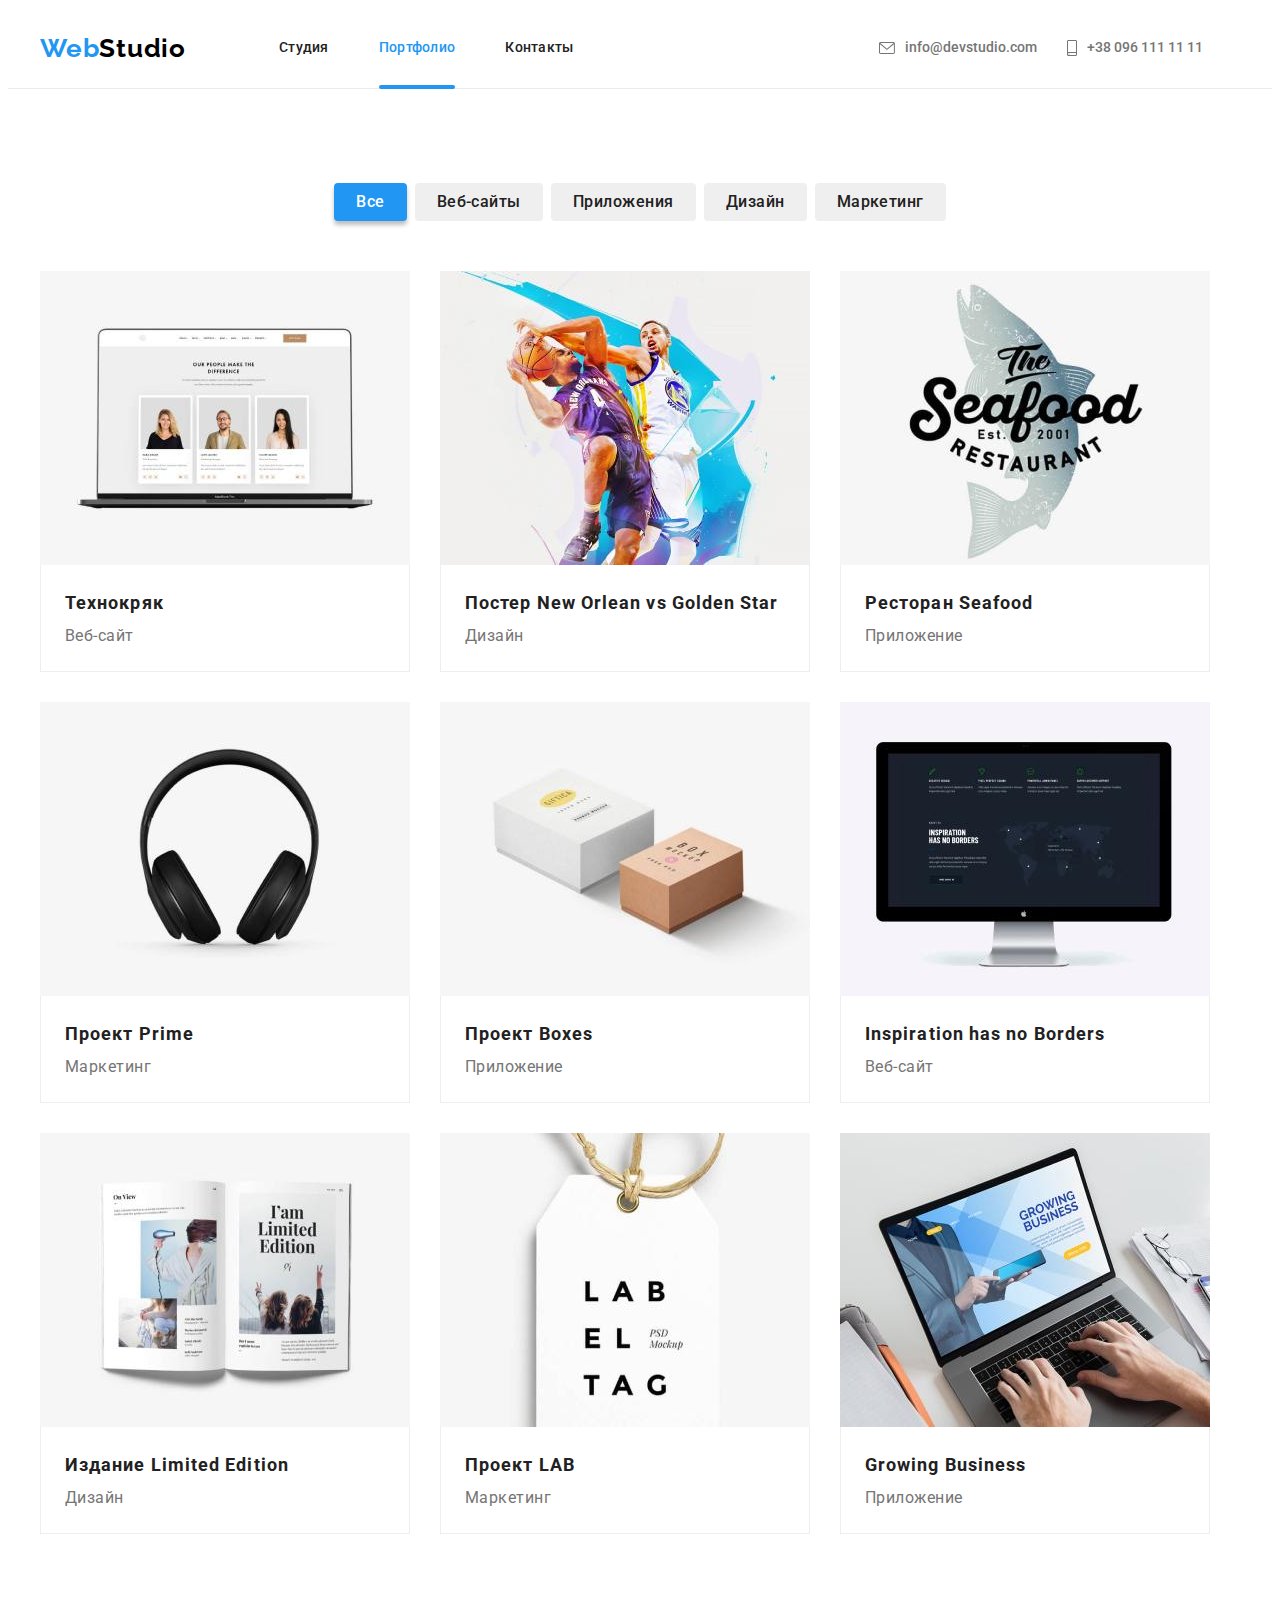
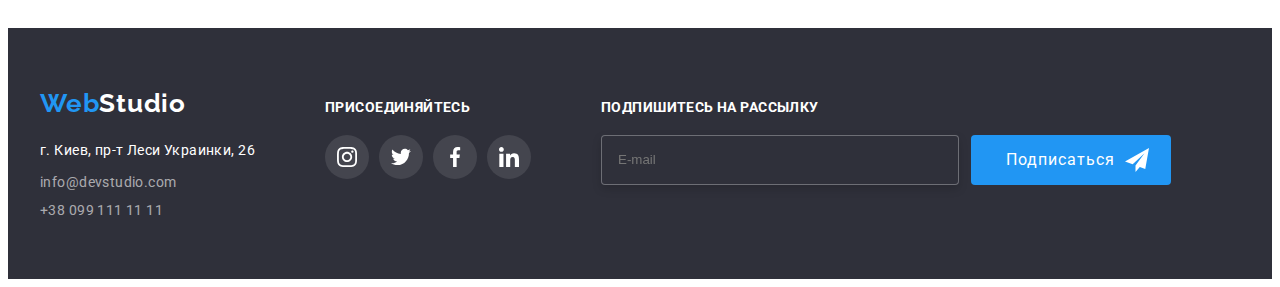
==== portfolio.html @ e12eaacd "intial data" ====
<!DOCTYPE html>
<html lang="ru">
  <head>
    <meta charset="UTF-8" />
    <meta http-equiv="X-UA-Compatible" content="IE=edge" />
    <meta name="viewport" content="width=device-width, initial-scale=1.0" />
    <link rel="preconnect" href="https://fonts.googleapis.com" />
    <link rel="preconnect" href="https://fonts.gstatic.com" crossorigin />
    <link
      href="https://fonts.googleapis.com/css2?family=Raleway:wght@400;500&family=Roboto:wght@400;500;700;900&display=swap"
      rel="stylesheet"
    />
    <link
      rel="stylesheet"
      href="https://cdnjs.cloudflare.com/ajax/libs/modern-normalize/1.1.0/modern-normalize.min.css"
      integrity="sha512-wpPYUAdjBVSE4KJnH1VR1HeZfpl1ub8YT/NKx4PuQ5NmX2tKuGu6U/JRp5y+Y8XG2tV+wKQpNHVUX03MfMFn9Q=="
      crossorigin="anonymous"
      referrerpolicy="no-referrer"
    />
    <link
      rel="stylesheet"
      href="https://cdnjs.cloudflare.com/ajax/libs/animate.css/4.1.1/animate.min.css"
    />
    <link rel="stylesheet" href="./css/main.min.css" />
    <title>Portfolio</title>
  </head>

  <body>
    <!--========================Хедер==========================-->

    <header class="header">
      <div class="container header__container">
        <!--========================Навигация==========================-->

        <nav class="navigation">
          <!--========================Лого==========================-->

          <a
            class="header__logo animate__animated animate__zoomIn"
            href="./index.html"
          >
            Web<span class="header__logo2">Studio</span></a
          >
          <!--========================Меню==========================-->

          <ul class="list menu">
            <li class="menu__item">
              <a class="link menu__link" href="./index.html">Студия</a>
            </li>
            <li class="menu__item">
              <a
                class="link menu__link menu__link--current"
                href="./portfolio.html"
                >Портфолио</a
              >
            </li>
            <li class="menu__item">
              <a class="link menu__link" href="#">Контакты</a>
            </li>
          </ul>
        </nav>
        <!--========================Контакты==========================-->
        <ul class="contacts">
          <li class="contacts__item">
            <a class="link contacts__link" href="mailto:info@devstudio.com">
              <svg class="contacts__icon" width="16px" height="12px">
                <use href="./images/sprite.svg#icon-post"></use>
              </svg>
              info@devstudio.com</a
            >
          </li>
          <li class="contacts__item">
            <a class="link contacts__link" href="tel:+380961111111"
              ><svg class="contacts__icon" width="10px" height="16px">
                <use href="./images/sprite.svg#icon-smartphone"></use>
              </svg>
              +38 096 111 11 11</a
            >
          </li>
        </ul>
      </div>
    </header>
    <!--========================Портфолио==========================-->
    <main>
      <section class="portfolio">
        <div class="container">
          <!--========================Фильтр работ==========================-->
          <h1 class="visually-hidden">Портфолио</h1>

          <ul class="filter">
            <li class="filter__item">
              <button
                class="filter__button, filter__button--active button"
                type="button"
              >
                Все
              </button>
            </li>
            <li class="filter__item">
              <button class="filter__button button" type="button">
                Веб-сайты
              </button>
            </li>
            <li class="filter__item">
              <button class="filter__button button" type="button">
                Приложения
              </button>
            </li>
            <li class="filter__item">
              <button class="filter__button button" type="button">
                Дизайн
              </button>
            </li>
            <li class="filter__item">
              <button class="filter__button button" type="button">
                Маркетинг
              </button>
            </li>
          </ul>

          <!--========================Портфолио==========================-->

          <ul class="portfolio__list">
            <li class="portfolio__item">
              <a href="#" class="portfolio__link">
                <div class="portfolio__link--wrap">
                  <img src="./images/prj1.jpg" alt="Технокряк" />
                  <p class="portfolio__img--text">
                    Технокряк это современная площадка распространения
                    коронавируса. Компании используют эту платформу для
                    цифрового шпионажа и атак на защищённые сервера конкурентов.
                  </p>
                </div>
                <div class="project">
                  <h2 class="project__title">Технокряк</h2>
                  <p class="project__text">Веб-сайт</p>
                </div>
              </a>
            </li>
            <li class="portfolio__item">
              <a href="#" class="portfolio__link">
                <div class="portfolio__link--wrap">
                  <img
                    src="./images/prj2.jpg"
                    width="370"
                    alt="New Orlean vs Golden Star"
                  />
                  <p class="portfolio__img--text">
                    Lorem ipsum dolor sit amet consectetur adipisicing elit.
                    Animi amet similique aspernatur unde sequi sint tenetur
                    exercitationem veritatis iusto, quis quia officiis ab
                    laudantium quae. Perspiciatis rem voluptates vitae incidunt!
                  </p>
                </div>
                <div class="project">
                  <h2 class="project__title">
                    Постер New Orlean vs Golden Star
                  </h2>
                  <p class="project__text">Дизайн</p>
                </div>
              </a>
            </li>
            <li class="portfolio__item">
              <a href="#" class="portfolio__link">
                <div class="portfolio__link--wrap">
                  <img
                    src="./images/prj3.jpg"
                    width="370"
                    alt="Ресторан Seafood"
                  />
                  <p class="portfolio__img--text">
                    Lorem ipsum dolor sit amet consectetur adipisicing elit.
                    Animi amet similique aspernatur unde sequi sint tenetur
                    exercitationem veritatis iusto, quis quia officiis ab
                    laudantium quae. Perspiciatis rem voluptates vitae incidunt!
                  </p>
                </div>
                <div class="project">
                  <h2 class="project__title">Ресторан Seafood</h2>
                  <p class="project__text">Приложение</p>
                </div>
              </a>
            </li>
            <li class="portfolio__item">
              <a href="#" class="portfolio__link">
                <div class="portfolio__link--wrap">
                  <img src="./images/prj4.jpg" width="370" alt="Проект Prime" />
                  <p class="portfolio__img--text">
                    Lorem ipsum dolor sit amet consectetur adipisicing elit.
                    Animi amet similique aspernatur unde sequi sint tenetur
                    exercitationem veritatis iusto, quis quia officiis ab
                    laudantium quae. Perspiciatis rem voluptates vitae incidunt!
                  </p>
                </div>
                <div class="project">
                  <h2 class="project__title">Проект Prime</h2>
                  <p class="project__text">Маркетинг</p>
                </div>
              </a>
            </li>
            <li class="portfolio__item">
              <a href="#" class="portfolio__link">
                <div class="portfolio__link--wrap">
                  <img src="./images/prj5.jpg" width="370" alt="Проект Boxes" />
                  <p class="portfolio__img--text">
                    Lorem ipsum dolor sit amet consectetur adipisicing elit.
                    Animi amet similique aspernatur unde sequi sint tenetur
                    exercitationem veritatis iusto, quis quia officiis ab
                    laudantium quae. Perspiciatis rem voluptates vitae incidunt!
                  </p>
                </div>
                <div class="project">
                  <h2 class="project__title">Проект Boxes</h2>
                  <p class="project__text">Приложение</p>
                </div>
              </a>
            </li>
            <li class="portfolio__item">
              <a href="#" class="portfolio__link">
                <div class="portfolio__link--wrap">
                  <img
                    src="./images/prj6.jpg"
                    width="370"
                    alt="Inspiration has no Borders"
                  />
                  <p class="portfolio__img--text">
                    Lorem ipsum dolor sit amet consectetur adipisicing elit.
                    Animi amet similique aspernatur unde sequi sint tenetur
                    exercitationem veritatis iusto, quis quia officiis ab
                    laudantium quae. Perspiciatis rem voluptates vitae incidunt!
                  </p>
                </div>
                <div class="project">
                  <h2 class="project__title">Inspiration has no Borders</h2>
                  <p class="project__text">Веб-сайт</p>
                </div>
              </a>
            </li>
            <li class="portfolio__item">
              <a href="#" class="portfolio__link">
                <div class="portfolio__link--wrap">
                  <img
                    src="./images/prj7.jpg"
                    width="370"
                    alt="Издание Limited Edition"
                  />
                  <p class="portfolio__img--text">
                    Lorem ipsum dolor sit amet consectetur adipisicing elit.
                    Animi amet similique aspernatur unde sequi sint tenetur
                    exercitationem veritatis iusto, quis quia officiis ab
                    laudantium quae. Perspiciatis rem voluptates vitae incidunt!
                  </p>
                </div>
                <div class="project">
                  <h2 class="project__title">Издание Limited Edition</h2>
                  <p class="project__text">Дизайн</p>
                </div>
              </a>
            </li>
            <li class="portfolio__item">
              <a href="#" class="portfolio__link">
                <div class="portfolio__link--wrap">
                  <img src="./images/prj8.jpg" width="370" alt="Проект LAB" />
                  <p class="portfolio__img--text">
                    Lorem ipsum dolor sit amet consectetur adipisicing elit.
                    Animi amet similique aspernatur unde sequi sint tenetur
                    exercitationem veritatis iusto, quis quia officiis ab
                    laudantium quae. Perspiciatis rem voluptates vitae incidunt!
                  </p>
                </div>
                <div class="project">
                  <h2 class="project__title">Проект LAB</h2>
                  <p class="project__text">Маркетинг</p>
                </div>
              </a>
            </li>
            <li class="portfolio__item">
              <a href="#" class="portfolio__link">
                <div class="portfolio__link--wrap">
                  <img
                    src="./images/prj9.jpg"
                    width="370"
                    alt="Growing Business"
                  />
                  <p class="portfolio__img--text">
                    Lorem ipsum dolor sit amet consectetur adipisicing elit.
                    Animi amet similique aspernatur unde sequi sint tenetur
                    exercitationem veritatis iusto, quis quia officiis ab
                    laudantium quae. Perspiciatis rem voluptates vitae incidunt!
                  </p>
                </div>
                <div class="project">
                  <h2 class="project__title">Growing Business</h2>
                  <p class="project__text">Приложение</p>
                </div>
              </a>
            </li>
          </ul>
        </div>
      </section>
    </main>
    <!--========================Футер==========================-->

    <footer class="footer">
      <div class="container footer__container">
        <div class="info">
          <a class="info__logo" href="./index.html">
            Web<span class="info__logo--part2">Studio</span></a
          >
          <address>
            <p class="info__adress">г. Киев, пр-т Леси Украинки, 26</p>
            <ul>
              <li class="info__item">
                <a class="info__mailtel" href="mailto:info@example.com"
                  >info@devstudio.com</a
                >
              </li>
              <li class="info__item">
                <a class="info__mailtel" href="tel:+380991111111"
                  >+38 099 111 11 11</a
                >
              </li>
            </ul>
          </address>
        </div>

        <!--========================Присоединяйтесь==========================-->

        <div class="join">
          <p class="join__title">присоединяйтесь</p>
          <ul class="join__list">
            <li class="join__item">
              <a href="#" class="social__link join__link">
                <svg class="join__icon">
                  <use href="./images/sprite.svg#icon-instagram"></use>
                </svg>
              </a>
            </li>
            <li class="join__item">
              <a href="#" class="social__link join__link">
                <svg class="join__icon">
                  <use href="./images/sprite.svg#icon-twitter"></use>
                </svg>
              </a>
            </li>
            <li class="join__item">
              <a href="#" class="social__link join__link">
                <svg class="join__icon">
                  <use href="./images/sprite.svg#icon-facebook"></use>
                </svg>
              </a>
            </li>
            <li class="join__item">
              <a href="#" class="social__link join__link">
                <svg class="join__icon">
                  <use href="./images/sprite.svg#icon-linkedin"></use>
                </svg>
              </a>
            </li>
          </ul>
        </div>

        <!--========================Рассылка==========================-->
        <div class="mailing">
          <p class="mailing__title">Подпишитесь на рассылку</p>
          <div class="mailing__forms">
            <label for="mailing">
              <input
                class="mailing__sending"
                id="mailing"
                type="email"
                name="mailing"
                placeholder="E-mail"
              />
            </label>
            <button class="mailing__button" type="submit">
              <span class="mailing__button--text">Подписаться</span>
              <svg class="mailing__button--icon">
                <use href="./images/sprite.svg#icon-send"></use>
              </svg>
            </button>
          </div>
        </div>
      </div>
    </footer>
  </body>
</html>
---- css/main.min.css ----
:root{--fist-text-color: #2196f3;--second-text-color: #212121;--third-text-color: #ffffff;--general-text-color: #757575;--footer-nav-text-color: rgba(255, 255, 255, 0.6);--fifth-color: #000000;--first-background-color: #c4c4c4;--second-background-color: #2f303a;--team-background-color: #f5f4fa;--head-button-hover-backgr: #188ce8;--icon-text-color: #afb1b8;--footer-second-bgc: rgba(255, 255, 255, 0.1);--work-bg-color: rgba(47, 48, 58, 0.8);--delay-time: 250ms;--cubic-1: cubic-bezier(0.4, 0, 0.2, 1)}.visually-hidden{position:absolute !important;clip:rect(1px 1px 1px 1px);clip:rect(1px, 1px, 1px, 1px);padding:0 !important;border:0 !important;height:1px !important;width:1px !important;overflow:hidden}body{font-family:"Roboto", sans-serif;background-color:var(--third-text-color)}p,h1,h2,h3,h4,h5,h6{margin:0}ul{margin:0;padding:0;list-style-type:none}li{margin:0;padding:0;list-style-type:none}button{font-family:"Roboto", sans-serif;cursor:pointer;border:none;border-radius:4px}a{text-decoration:none;color:inherit}link{text-decoration:none}img{display:block;max-width:100%;height:auto}.list{list-style:none}.container{width:1200px;padding-left:15px;padding-right:15px;margin-top:0;margin-right:auto;margin-bottom:0;margin-left:auto}.header__logo{display:block;margin-right:93px;padding-top:24px;padding-bottom:24px;font-family:Raleway;font-weight:700;font-size:26px;line-height:1.19;letter-spacing:0.03em;color:var(--fist-text-color)}.header__logo2{color:var(--fifth-color)}.info__logo{display:block;margin-bottom:20px;font-family:Raleway;font-weight:700;font-size:26px;line-height:1.19;letter-spacing:0.03em;color:var(--fist-text-color)}.info__logo--part2{color:var(--third-text-color)}.modal__button{border:1px solid #999999;background-color:transparent;width:30px;height:30px;border-radius:50%;position:absolute;top:10px;right:10px;display:flex;align-items:center;justify-content:center;transition:color var(--delay-time) var(--cubic-1)}.modal__button:hover,.modal__button:focus{color:var(--fist-text-color);transition:color var(--delay-time) var(--cubic-1)}.backdrop{width:100vw;height:100vh;background-color:rgba(0,0,0,0.2);box-shadow:0px 4px 4px rgba(0,0,0,0.25);position:fixed;top:0;transition:opacity var(--delay-time) var(--cubic-1),visibility var(--delay-time) var(--cubic-1)}.backdrop.is-hidden{opacity:0;pointer-events:none}.modal{position:absolute;width:528px;min-height:584px;padding:40px;background-color:var(--third-text-color);box-shadow:0px 1px 3px rgba(0,0,0,0.12),0px 1px 1px rgba(0,0,0,0.14),0px 2px 1px rgba(0,0,0,0.2);border-radius:4px;top:50%;left:50%;transform:translate(-50%, -50%) rotate(0deg);transition:transform var(--delay-time) var(--cubic-1)}.backdrop.is-hidden .modal{transform:rotate(-20deg);transition:transform var(--delay-time) var(--cubic-1)}.modal__close--icon{fill:currentColor}.modal__form{display:flex;flex-direction:column}.modal__form--head{margin-bottom:12px;font-size:20px;font-weight:700;line-height:23px;text-align:center;letter-spacing:0.03em;color:var(--second-text-color)}.modal__form--field{font-size:12px;font-weight:400;line-height:14px;letter-spacing:0.1em;color:var(--general-text-color)}.modal__form--field.margin{margin-bottom:10px}.modal__form--field.margin--2{margin-bottom:20px}.modal__form--wraper{display:block;position:relative;margin-top:4px}.modal__form--input{width:100%;height:40px;padding-left:42px;border:1px solid rgba(33,33,33,0.2);border-radius:4px;transition:border-color var(--delay-time) var(--cubic-1)}.modal__form--input:focus{outline:none;border-color:var(--fist-text-color);transition:border-color var(--delay-time) var(--cubic-1)}.modal__form--icon{position:absolute;display:block;top:50%;left:12px;width:18px;height:18px;transform:translateY(-50%);transition:fill var(--delay-time) var(--cubic-1)}.modal__form--icon:focus+.modal__form--icon{fill:var(--fist-text-color);transition:fill var(--delay-time) var(--cubic-1)}.modal__form--message{width:100%;height:120px;margin-top:4px;padding:12px 16px;border:1px solid rgba(33,33,33,0.2);border-radius:4px;resize:none;transition:border-color var(--delay-time) var(--cubic-1)}.modal__form--message:focus{outline:none;border-color:var(--fist-text-color);transition:border-color var(--delay-time) var(--cubic-1)}.modal__form--message::placeholder{color:rgba(117,117,117,0.5)}.modal__form--accept{display:flex;align-items:center;justify-content:center;font-size:14px;line-height:1.71;letter-spacing:0.03em;margin-bottom:30px;color:var(--general-text-color)}.modal__form--accept::before{display:block;margin-right:8px;content:"";width:16px;height:15px;border:1px solid var(--second-text-color);cursor:pointer;border-radius:2px}.modal__form--checkbox:checked+.modal__form--accept::before{background-color:var(--fist-text-color);box-shadow:inset 0px 4px 4px rgba(0,0,0,0.25);background-image:url(../images/Vector.svg);background-repeat:no-repeat;background-size:cover;background-position:center;border-radius:2px;border:1px solid var(--fist-text-color)}.modal__form--checkbox:checked+.modal__form--accept::before:focus+.modal__form--accept::before{outline:2px solid var(--second-background-color)}.modal__form--acceptlink:hover,.modal__form--acceptlink:focus{color:var(--fist-text-color);text-decoration-line:underline}.modal__form--sendbutton{display:inline-flex;align-items:center;text-align:center;justify-content:center;align-self:center;width:200px;height:50px;background-color:var(--fist-text-color);color:var(--third-text-color);font-size:16px;line-height:1.87;letter-spacing:0.06em}.social{display:flex;justify-content:center}.social__item{width:44px;height:44px;margin-right:10px}.social__item:last-child{margin-right:0px}.social__link{width:100%;height:100%;border-radius:50%;background-color:var(--third-text-color);display:flex;align-items:center;justify-content:center;transition:background-color var(--delay-time) var(--cubic-1)}.social__link:hover,.social__link:focus{background-color:var(--fist-text-color);transition:background-color var(--delay-time) var(--cubic-1)}.social__link:hover .social__icon,.social__link:focus .social__icon{fill:var(--third-text-color);transition:fill var(--delay-time) var(--cubic-1)}.social__icon{width:20px;height:20px;fill:var(--icon-text-color);transition:fill var(--delay-time) var(--cubic-1)}.join{margin-right:70px}.join__title{margin-bottom:20px;font-weight:700;font-size:14px;line-height:calc(16 / 14);letter-spacing:0.03em;text-transform:uppercase;color:var(--third-text-color)}.join__list{display:flex}.join__item{width:44px;height:44px;margin-right:10px}.join__item:last-child{margin-right:0px}.join__link{background-color:var(--footer-second-bgc);width:100%;height:100%;border-radius:50%;display:flex;align-items:center;justify-content:center}.join__link:hover,.join__link:focus{background-color:var(--fist-text-color);transition:background-color var(--delay-time) var(--cubic-1)}.join__icon{width:20px;height:20px;fill:var(--third-text-color);transition:background-color var(--delay-time) var(--cubic-1)}.mailing{margin-right:auto}.mailing__title{margin:0 0 20px 0;font-weight:700;font-size:14px;line-height:calc(16 / 14);letter-spacing:0.03em;text-transform:uppercase;color:var(--third-text-color)}.mailing__forms{display:flex;align-items:center;justify-content:center}.mailing__sending{display:flex;height:50px;width:358px;padding:15px 0 15px 16px;margin-right:12px;border:1px solid rgba(255,255,255,0.3);box-sizing:border-box;filter:drop-shadow(0px 4px 4px rgba(0,0,0,0.15));border-radius:4px;color:var(--first-background-color);background-color:var(--second-background-color)}.mailing__button{display:flex;height:50px;width:200px;display:flex;align-items:center;text-align:center;color:#ffffff;background-color:var(--fist-text-color)}.mailing__button--text{padding:10px 10px 10px 29px;font-size:16px;line-height:1, 87;letter-spacing:0.06em}.mailing__button--icon{height:24px;width:24px}.header{background-color:var(--third-text-color);border-bottom:1px solid;color:#ececec}.header__container{display:flex;align-items:center}.navigation{display:flex;align-items:center;margin-right:305px}.menu{display:flex}.menu__item:not(:last-child){margin-right:50px}.menu__link{display:block;position:relative;padding-top:32px;padding-bottom:32px;font-weight:500;font-size:14px;line-height:1.14;letter-spacing:0.02em;color:var(--second-text-color);transition:color var(--delay-time) var(--cubic-1)}.menu__link:hover,.menu__link:focus{color:var(--fist-text-color);transition:color var(--delay-time) var(--cubic-1)}.menu__link--current{display:block;font-weight:500;font-size:14px;line-height:1.14;letter-spacing:0.02em;color:var(--fist-text-color)}.menu__link--current::after{content:"";position:absolute;left:0;bottom:-1px;display:block;width:100%;height:4px;border-radius:2px;background-color:var(--fist-text-color);transform:scaleX(1)}.contacts{display:flex;align-items:center;font-weight:500;font-size:14px;line-height:1.71px;color:var(--general-text-color)}.contacts__item:not(:last-child){margin-right:30px}.contacts__link{display:flex;align-items:center;padding-top:32px;padding-bottom:32px;transition:color var(--delay-time) var(--cubic-1)}.contacts__link:hover,.contacts__link:focus{transition:color var(--delay-time) var(--cubic-1);color:var(--fist-text-color)}.contacts__link:hover .contacts__icon,.contacts__link:focus .contacts__icon{fill:var(--fist-text-color);transition:fill var(--delay-time) var(--cubic-1)}.contacts__icon{margin-right:10px;fill:var(--general-text-color);transition:fill var(--delay-time) var(--cubic-1)}.hero{max-width:1600px;height:600px;padding:200px 0;text-align:center;margin-top:0;margin-right:auto;margin-bottom:0;margin-left:auto;background-color:var(--first-background-color);background-image:linear-gradient(rgba(47,48,58,0.4), rgba(47,48,58,0.4)),url(../images/hero-bg.jpg);background-repeat:no-repeat;background-size:cover;background-position:center}.hero__banner{width:696px;margin:0 auto;margin-bottom:30px;text-align:center;text-transform:uppercase;color:var(--third-text-color);font-weight:900;font-size:44px;line-height:1.36;letter-spacing:0.06em}.hero__button{display:inline-flex;align-items:center;padding-top:10px;padding-right:32px;padding-bottom:10px;padding-left:32px;background-color:var(--fist-text-color);color:var(--third-text-color);font-weight:700;font-size:16px;line-height:1.8;letter-spacing:0.06em;font-family:inherit;transition:background-color var(--delay-time) var(--cubic-1)}.hero__button:hover,.hero__button:focus{background-color:var(--head-button-hover-backgr);transition:background-color var(--delay-time) var(--cubic-1)}.skills{padding-top:94px;padding-bottom:94px}.skills__list{display:flex}.skills__item{width:270px}.skills__item:not(:last-child){margin-right:30px}.skills__icon--wrap{display:flex;min-height:120px;justify-content:center;align-items:center;margin-bottom:30px;border-radius:4px;background-color:var(--team-background-color)}.skills__icon{width:70px;height:70px}.skills__title{text-transform:uppercase;margin-bottom:10px;color:var(--second-text-color);font-weight:700;font-size:17px;line-height:1.14;letter-spacing:0.03em}.skills__info{color:var(--general-text-color);font-weight:400;font-size:14px;line-height:1.71;letter-spacing:0.03em}.work{padding-bottom:94px}.work__header{color:var(--second-text-color);margin-bottom:50px;text-align:center;font-weight:bold;font-size:36px;line-height:1.17;letter-spacing:0.03em}.work__list{display:flex}.work__item{margin-right:30px;width:370px;position:relative}.work__item:nth-child(3n){margin-right:0}.work__text--wrap{display:flex;width:100%;height:70px;justify-content:center;align-items:center;position:absolute;bottom:0;background-color:var(--work-bg-color)}.work__text{font-size:14px;line-height:1.14;font-weight:700;text-transform:uppercase;letter-spacing:0.03em;color:var(--third-text-color)}.team{padding-top:94px;padding-bottom:94px;background-color:var(--team-background-color)}.team__header{margin-bottom:50px;text-align:center;font-weight:700;font-size:36px;line-height:1.17;letter-spacing:0.03em}.team__list{display:flex}.team__item{flex-basis:calc((100%- (3 * 30px)) / 4);background-color:var(--third-text-color);border-radius:0px 0px 4px 4px;box-shadow:0px 1px 3px rgba(0,0,0,0.12),0px 1px 1px rgba(0,0,0,0.14),0px 2px 1px rgba(0,0,0,0.2)}.team__item:not(:last-child){margin-right:30px}.team__text{padding-top:30px;padding-bottom:30px;text-align:center}.team__name{margin-bottom:10px;font-weight:500;font-size:16px;line-height:1.19;letter-spacing:0.03em}.team__position{font-size:16px;line-height:1.19;letter-spacing:0.03em;color:var(--general-text-color);margin-bottom:16px}.clients{padding-top:94px;padding-bottom:94px}.clients__title{margin-bottom:50px;font-weight:700;font-size:36px;text-align:center;letter-spacing:0.03em;color:var(--second-text-color)}.clients__list{display:flex;margin-right:-30px;flex-wrap:wrap}.clients__item{flex-basis:calc(100% / 6 - 30px);width:170px;height:92px;margin-right:30px}.clients__link{display:flex;width:100%;height:100%;border:1px solid var(--icon-text-color);border-radius:4px;justify-content:center;align-items:center;transition:border-color var(--delay-time) var(--cubic-1)}.clients__link:hover,.clients__link:focus{border-color:var(--fist-text-color);transition:border-color var(--delay-time) var(--cubic-1)}.clients__link:hover .clients__icon,.clients__link:focus .clients__icon{fill:var(--fist-text-color);transition:fill var(--delay-time) var(--cubic-1)}.clients__icon{width:106px;height:60px;fill:var(--icon-text-color);transition:fill var(--delay-time) var(--cubic-1)}.portfolio{padding-top:94px;padding-bottom:94px}.filter{display:flex;margin:auto;justify-content:center;margin-bottom:50px}.filter .filter__item+.filter__item{margin-left:8px}.filter__button--active{padding:6px 22px;background-color:var(--fist-text-color);color:var(--third-text-color);font-weight:500;font-size:16px;line-height:1.63;letter-spacing:0.03em;box-shadow:0px 4px 4px rgba(0,0,0,0.25)}.filter__button{padding:6px 22px;font-weight:500;font-size:16px;line-height:1.63;letter-spacing:0.03em;color:var(--second-text-color);transition:color var(--delay-time) var(--cubic-1),background-color var(--delay-time) var(--cubic-1),box-shadow var(--delay-time) var(--cubic-1)}.filter__button:hover,.filter__button:focus{color:var(--third-text-color);background-color:var(--fist-text-color);box-shadow:0px 4px 4px rgba(0,0,0,0.25);transition:color var(--delay-time) var(--cubic-1),background-color var(--delay-time) var(--cubic-1),box-shadow var(--delay-time) var(--cubic-1)}.portfolio__list{display:flex;flex-wrap:wrap;margin-top:-30px;margin-left:-30px}.portfolio__item{width:370px;margin-top:30px;margin-left:30px;cursor:pointer;background-color:var(--third-text-color);box-sizing:border-box;transition:box-shadow var(--delay-time) var(--cubic-1)}.portfolio__item:hover,.portfolio__item:focus{box-shadow:0px 4px 4px rgba(0,0,0,0.25);transition:box-shadow var(--delay-time) var(--cubic-1)}.portfolio__link{display:block;transition:box-shadow var(--delay-time) var(--cubic-1)}.portfolio__link:hover,.portfolio__link:focus{box-shadow:0px 1px 1px rgba(0,0,0,0.12),0px 4px 4px rgba(0,0,0,0.06),1px 4px 6px rgba(0,0,0,0.16);transition:box-shadow var(--delay-time) var(--cubic-1)}.portfolio__link:hover .portfolio__img--text,.portfolio__link:focus .portfolio__img--text{transform:translateY(-100%);transition:transform var(--delay-time) var(--cubic-1)}.portfolio__img--text{padding:63px 24px;width:100%;height:100%;position:absolute;top:100%;left:0%;font-size:18px;line-height:1.56;letter-spacing:0.03em;color:var(--third-text-color);background-color:rgba(33,150,243,0.9);transition:transform var(--delay-time) var(--cubic-1)}.portfolio__link--wrap{position:relative;overflow:hidden}.project{padding-top:20px;padding-right:24px;padding-bottom:20px;padding-left:24px;text-align:left;border:1px solid #eeeeee;border-top:0}.project__title{color:var(--second-text-color);font-weight:700;font-size:18px;line-height:2;letter-spacing:0.06em}.project__text{color:var(--general-text-color);font-weight:400;font-size:16px;line-height:1.87;letter-spacing:0.03em}.footer{padding-top:60px;padding-bottom:60px;background-color:var(--second-background-color);margin-left:auto;margin-right:auto}.footer__container{display:flex;align-items:baseline}.info{margin-right:70px}.info__adress{margin-bottom:9px;font-style:normal;font-weight:400;font-size:14px;line-height:1.71;letter-spacing:0.03em;color:var(--third-text-color)}.info__item:not(:last-child){margin-bottom:9px}.info__mailtel{font-style:normal;font-weight:400;font-size:14px;line-height:1.71px;letter-spacing:0.03em;color:var(--footer-nav-text-color);transition:color var(--delay-time) var(--cubic-1)}.info__mailtel:hover,.info__mailtel:focus{color:var(--fist-text-color);transition:color var(--delay-time) var(--cubic-1)}
/*# sourceMappingURL=main.min.css.map */
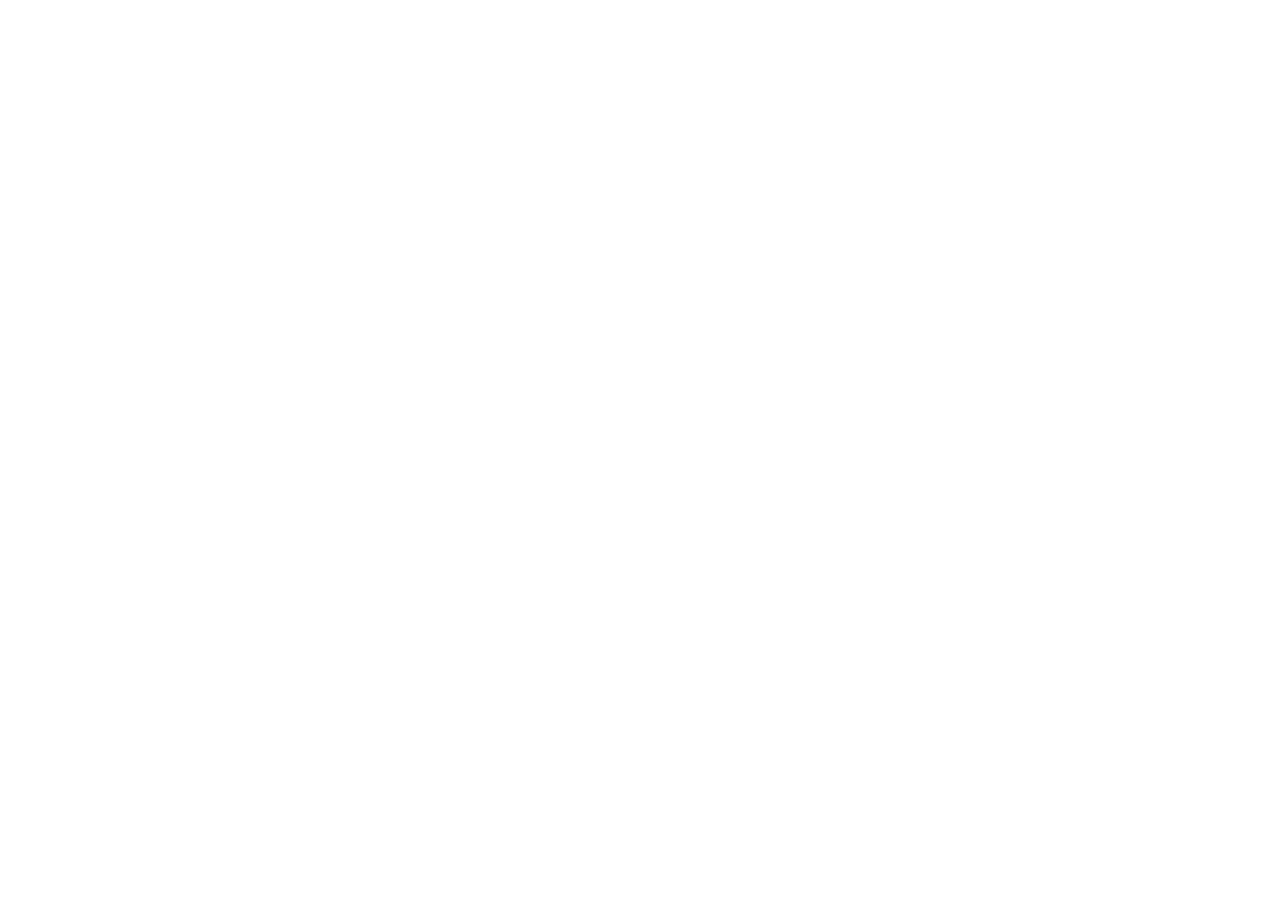
==== commit 6c0d9934: "header" ====
--- a/portfolio.html
+++ b/portfolio.html
@@ -28,22 +28,22 @@
   <body>
     <!--========================Хедер==========================-->
 
-    <header class="header">
-      <div class="container header__container">
-        <!--========================Навигация==========================-->
-
-        <nav class="navigation">
-          <!--========================Лого==========================-->
-
-          <a
+    <!-- <header class="header">
+      <div class="container header__container"> -->
+    <!--========================Навигация==========================-->
+
+    <!-- <nav class="navigation"> -->
+    <!--========================Лого==========================-->
+
+    <!-- <a
             class="header__logo animate__animated animate__zoomIn"
             href="./index.html"
           >
             Web<span class="header__logo2">Studio</span></a
-          >
-          <!--========================Меню==========================-->
-
-          <ul class="list menu">
+          > -->
+    <!--========================Меню==========================-->
+
+    <!-- <ul class="list menu">
             <li class="menu__item">
               <a class="link menu__link" href="./index.html">Студия</a>
             </li>
@@ -58,9 +58,9 @@
               <a class="link menu__link" href="#">Контакты</a>
             </li>
           </ul>
-        </nav>
-        <!--========================Контакты==========================-->
-        <ul class="contacts">
+        </nav> -->
+    <!--========================Контакты==========================-->
+    <!-- <ul class="contacts">
           <li class="contacts__item">
             <a class="link contacts__link" href="mailto:info@devstudio.com">
               <svg class="contacts__icon" width="16px" height="12px">
@@ -79,13 +79,13 @@
           </li>
         </ul>
       </div>
-    </header>
+    </header> -->
     <!--========================Портфолио==========================-->
-    <main>
+    <!-- <main>
       <section class="portfolio">
-        <div class="container">
-          <!--========================Фильтр работ==========================-->
-          <h1 class="visually-hidden">Портфолио</h1>
+        <div class="container"> -->
+    <!--========================Фильтр работ==========================-->
+    <!-- <h1 class="visually-hidden">Портфолио</h1>
 
           <ul class="filter">
             <li class="filter__item">
@@ -116,11 +116,11 @@
                 Маркетинг
               </button>
             </li>
-          </ul>
-
-          <!--========================Портфолио==========================-->
-
-          <ul class="portfolio__list">
+          </ul> -->
+
+    <!--========================Портфолио==========================-->
+
+    <!-- <ul class="portfolio__list">
             <li class="portfolio__item">
               <a href="#" class="portfolio__link">
                 <div class="portfolio__link--wrap">
@@ -298,10 +298,10 @@
           </ul>
         </div>
       </section>
-    </main>
+    </main> -->
     <!--========================Футер==========================-->
 
-    <footer class="footer">
+    <!-- <footer class="footer">
       <div class="container footer__container">
         <div class="info">
           <a class="info__logo" href="./index.html">
@@ -322,11 +322,11 @@
               </li>
             </ul>
           </address>
-        </div>
-
-        <!--========================Присоединяйтесь==========================-->
-
-        <div class="join">
+        </div> -->
+
+    <!--========================Присоединяйтесь==========================-->
+
+    <!-- <div class="join">
           <p class="join__title">присоединяйтесь</p>
           <ul class="join__list">
             <li class="join__item">
@@ -358,10 +358,10 @@
               </a>
             </li>
           </ul>
-        </div>
-
-        <!--========================Рассылка==========================-->
-        <div class="mailing">
+        </div> -->
+
+    <!--========================Рассылка==========================-->
+    <!-- <div class="mailing">
           <p class="mailing__title">Подпишитесь на рассылку</p>
           <div class="mailing__forms">
             <label for="mailing">
@@ -384,4 +384,6 @@
       </div>
     </footer>
   </body>
+</html> -->
+  </body>
 </html>
--- a/css/main.min.css
+++ b/css/main.min.css
@@ -1,2 +1,2 @@
-:root{--fist-text-color: #2196f3;--second-text-color: #212121;--third-text-color: #ffffff;--general-text-color: #757575;--footer-nav-text-color: rgba(255, 255, 255, 0.6);--fifth-color: #000000;--first-background-color: #c4c4c4;--second-background-color: #2f303a;--team-background-color: #f5f4fa;--head-button-hover-backgr: #188ce8;--icon-text-color: #afb1b8;--footer-second-bgc: rgba(255, 255, 255, 0.1);--work-bg-color: rgba(47, 48, 58, 0.8);--delay-time: 250ms;--cubic-1: cubic-bezier(0.4, 0, 0.2, 1)}.visually-hidden{position:absolute !important;clip:rect(1px 1px 1px 1px);clip:rect(1px, 1px, 1px, 1px);padding:0 !important;border:0 !important;height:1px !important;width:1px !important;overflow:hidden}body{font-family:"Roboto", sans-serif;background-color:var(--third-text-color)}p,h1,h2,h3,h4,h5,h6{margin:0}ul{margin:0;padding:0;list-style-type:none}li{margin:0;padding:0;list-style-type:none}button{font-family:"Roboto", sans-serif;cursor:pointer;border:none;border-radius:4px}a{text-decoration:none;color:inherit}link{text-decoration:none}img{display:block;max-width:100%;height:auto}.list{list-style:none}.container{width:1200px;padding-left:15px;padding-right:15px;margin-top:0;margin-right:auto;margin-bottom:0;margin-left:auto}.header__logo{display:block;margin-right:93px;padding-top:24px;padding-bottom:24px;font-family:Raleway;font-weight:700;font-size:26px;line-height:1.19;letter-spacing:0.03em;color:var(--fist-text-color)}.header__logo2{color:var(--fifth-color)}.info__logo{display:block;margin-bottom:20px;font-family:Raleway;font-weight:700;font-size:26px;line-height:1.19;letter-spacing:0.03em;color:var(--fist-text-color)}.info__logo--part2{color:var(--third-text-color)}.modal__button{border:1px solid #999999;background-color:transparent;width:30px;height:30px;border-radius:50%;position:absolute;top:10px;right:10px;display:flex;align-items:center;justify-content:center;transition:color var(--delay-time) var(--cubic-1)}.modal__button:hover,.modal__button:focus{color:var(--fist-text-color);transition:color var(--delay-time) var(--cubic-1)}.backdrop{width:100vw;height:100vh;background-color:rgba(0,0,0,0.2);box-shadow:0px 4px 4px rgba(0,0,0,0.25);position:fixed;top:0;transition:opacity var(--delay-time) var(--cubic-1),visibility var(--delay-time) var(--cubic-1)}.backdrop.is-hidden{opacity:0;pointer-events:none}.modal{position:absolute;width:528px;min-height:584px;padding:40px;background-color:var(--third-text-color);box-shadow:0px 1px 3px rgba(0,0,0,0.12),0px 1px 1px rgba(0,0,0,0.14),0px 2px 1px rgba(0,0,0,0.2);border-radius:4px;top:50%;left:50%;transform:translate(-50%, -50%) rotate(0deg);transition:transform var(--delay-time) var(--cubic-1)}.backdrop.is-hidden .modal{transform:rotate(-20deg);transition:transform var(--delay-time) var(--cubic-1)}.modal__close--icon{fill:currentColor}.modal__form{display:flex;flex-direction:column}.modal__form--head{margin-bottom:12px;font-size:20px;font-weight:700;line-height:23px;text-align:center;letter-spacing:0.03em;color:var(--second-text-color)}.modal__form--field{font-size:12px;font-weight:400;line-height:14px;letter-spacing:0.1em;color:var(--general-text-color)}.modal__form--field.margin{margin-bottom:10px}.modal__form--field.margin--2{margin-bottom:20px}.modal__form--wraper{display:block;position:relative;margin-top:4px}.modal__form--input{width:100%;height:40px;padding-left:42px;border:1px solid rgba(33,33,33,0.2);border-radius:4px;transition:border-color var(--delay-time) var(--cubic-1)}.modal__form--input:focus{outline:none;border-color:var(--fist-text-color);transition:border-color var(--delay-time) var(--cubic-1)}.modal__form--icon{position:absolute;display:block;top:50%;left:12px;width:18px;height:18px;transform:translateY(-50%);transition:fill var(--delay-time) var(--cubic-1)}.modal__form--icon:focus+.modal__form--icon{fill:var(--fist-text-color);transition:fill var(--delay-time) var(--cubic-1)}.modal__form--message{width:100%;height:120px;margin-top:4px;padding:12px 16px;border:1px solid rgba(33,33,33,0.2);border-radius:4px;resize:none;transition:border-color var(--delay-time) var(--cubic-1)}.modal__form--message:focus{outline:none;border-color:var(--fist-text-color);transition:border-color var(--delay-time) var(--cubic-1)}.modal__form--message::placeholder{color:rgba(117,117,117,0.5)}.modal__form--accept{display:flex;align-items:center;justify-content:center;font-size:14px;line-height:1.71;letter-spacing:0.03em;margin-bottom:30px;color:var(--general-text-color)}.modal__form--accept::before{display:block;margin-right:8px;content:"";width:16px;height:15px;border:1px solid var(--second-text-color);cursor:pointer;border-radius:2px}.modal__form--checkbox:checked+.modal__form--accept::before{background-color:var(--fist-text-color);box-shadow:inset 0px 4px 4px rgba(0,0,0,0.25);background-image:url(../images/Vector.svg);background-repeat:no-repeat;background-size:cover;background-position:center;border-radius:2px;border:1px solid var(--fist-text-color)}.modal__form--checkbox:checked+.modal__form--accept::before:focus+.modal__form--accept::before{outline:2px solid var(--second-background-color)}.modal__form--acceptlink:hover,.modal__form--acceptlink:focus{color:var(--fist-text-color);text-decoration-line:underline}.modal__form--sendbutton{display:inline-flex;align-items:center;text-align:center;justify-content:center;align-self:center;width:200px;height:50px;background-color:var(--fist-text-color);color:var(--third-text-color);font-size:16px;line-height:1.87;letter-spacing:0.06em}.social{display:flex;justify-content:center}.social__item{width:44px;height:44px;margin-right:10px}.social__item:last-child{margin-right:0px}.social__link{width:100%;height:100%;border-radius:50%;background-color:var(--third-text-color);display:flex;align-items:center;justify-content:center;transition:background-color var(--delay-time) var(--cubic-1)}.social__link:hover,.social__link:focus{background-color:var(--fist-text-color);transition:background-color var(--delay-time) var(--cubic-1)}.social__link:hover .social__icon,.social__link:focus .social__icon{fill:var(--third-text-color);transition:fill var(--delay-time) var(--cubic-1)}.social__icon{width:20px;height:20px;fill:var(--icon-text-color);transition:fill var(--delay-time) var(--cubic-1)}.join{margin-right:70px}.join__title{margin-bottom:20px;font-weight:700;font-size:14px;line-height:calc(16 / 14);letter-spacing:0.03em;text-transform:uppercase;color:var(--third-text-color)}.join__list{display:flex}.join__item{width:44px;height:44px;margin-right:10px}.join__item:last-child{margin-right:0px}.join__link{background-color:var(--footer-second-bgc);width:100%;height:100%;border-radius:50%;display:flex;align-items:center;justify-content:center}.join__link:hover,.join__link:focus{background-color:var(--fist-text-color);transition:background-color var(--delay-time) var(--cubic-1)}.join__icon{width:20px;height:20px;fill:var(--third-text-color);transition:background-color var(--delay-time) var(--cubic-1)}.mailing{margin-right:auto}.mailing__title{margin:0 0 20px 0;font-weight:700;font-size:14px;line-height:calc(16 / 14);letter-spacing:0.03em;text-transform:uppercase;color:var(--third-text-color)}.mailing__forms{display:flex;align-items:center;justify-content:center}.mailing__sending{display:flex;height:50px;width:358px;padding:15px 0 15px 16px;margin-right:12px;border:1px solid rgba(255,255,255,0.3);box-sizing:border-box;filter:drop-shadow(0px 4px 4px rgba(0,0,0,0.15));border-radius:4px;color:var(--first-background-color);background-color:var(--second-background-color)}.mailing__button{display:flex;height:50px;width:200px;display:flex;align-items:center;text-align:center;color:#ffffff;background-color:var(--fist-text-color)}.mailing__button--text{padding:10px 10px 10px 29px;font-size:16px;line-height:1, 87;letter-spacing:0.06em}.mailing__button--icon{height:24px;width:24px}.header{background-color:var(--third-text-color);border-bottom:1px solid;color:#ececec}.header__container{display:flex;align-items:center}.navigation{display:flex;align-items:center;margin-right:305px}.menu{display:flex}.menu__item:not(:last-child){margin-right:50px}.menu__link{display:block;position:relative;padding-top:32px;padding-bottom:32px;font-weight:500;font-size:14px;line-height:1.14;letter-spacing:0.02em;color:var(--second-text-color);transition:color var(--delay-time) var(--cubic-1)}.menu__link:hover,.menu__link:focus{color:var(--fist-text-color);transition:color var(--delay-time) var(--cubic-1)}.menu__link--current{display:block;font-weight:500;font-size:14px;line-height:1.14;letter-spacing:0.02em;color:var(--fist-text-color)}.menu__link--current::after{content:"";position:absolute;left:0;bottom:-1px;display:block;width:100%;height:4px;border-radius:2px;background-color:var(--fist-text-color);transform:scaleX(1)}.contacts{display:flex;align-items:center;font-weight:500;font-size:14px;line-height:1.71px;color:var(--general-text-color)}.contacts__item:not(:last-child){margin-right:30px}.contacts__link{display:flex;align-items:center;padding-top:32px;padding-bottom:32px;transition:color var(--delay-time) var(--cubic-1)}.contacts__link:hover,.contacts__link:focus{transition:color var(--delay-time) var(--cubic-1);color:var(--fist-text-color)}.contacts__link:hover .contacts__icon,.contacts__link:focus .contacts__icon{fill:var(--fist-text-color);transition:fill var(--delay-time) var(--cubic-1)}.contacts__icon{margin-right:10px;fill:var(--general-text-color);transition:fill var(--delay-time) var(--cubic-1)}.hero{max-width:1600px;height:600px;padding:200px 0;text-align:center;margin-top:0;margin-right:auto;margin-bottom:0;margin-left:auto;background-color:var(--first-background-color);background-image:linear-gradient(rgba(47,48,58,0.4), rgba(47,48,58,0.4)),url(../images/hero-bg.jpg);background-repeat:no-repeat;background-size:cover;background-position:center}.hero__banner{width:696px;margin:0 auto;margin-bottom:30px;text-align:center;text-transform:uppercase;color:var(--third-text-color);font-weight:900;font-size:44px;line-height:1.36;letter-spacing:0.06em}.hero__button{display:inline-flex;align-items:center;padding-top:10px;padding-right:32px;padding-bottom:10px;padding-left:32px;background-color:var(--fist-text-color);color:var(--third-text-color);font-weight:700;font-size:16px;line-height:1.8;letter-spacing:0.06em;font-family:inherit;transition:background-color var(--delay-time) var(--cubic-1)}.hero__button:hover,.hero__button:focus{background-color:var(--head-button-hover-backgr);transition:background-color var(--delay-time) var(--cubic-1)}.skills{padding-top:94px;padding-bottom:94px}.skills__list{display:flex}.skills__item{width:270px}.skills__item:not(:last-child){margin-right:30px}.skills__icon--wrap{display:flex;min-height:120px;justify-content:center;align-items:center;margin-bottom:30px;border-radius:4px;background-color:var(--team-background-color)}.skills__icon{width:70px;height:70px}.skills__title{text-transform:uppercase;margin-bottom:10px;color:var(--second-text-color);font-weight:700;font-size:17px;line-height:1.14;letter-spacing:0.03em}.skills__info{color:var(--general-text-color);font-weight:400;font-size:14px;line-height:1.71;letter-spacing:0.03em}.work{padding-bottom:94px}.work__header{color:var(--second-text-color);margin-bottom:50px;text-align:center;font-weight:bold;font-size:36px;line-height:1.17;letter-spacing:0.03em}.work__list{display:flex}.work__item{margin-right:30px;width:370px;position:relative}.work__item:nth-child(3n){margin-right:0}.work__text--wrap{display:flex;width:100%;height:70px;justify-content:center;align-items:center;position:absolute;bottom:0;background-color:var(--work-bg-color)}.work__text{font-size:14px;line-height:1.14;font-weight:700;text-transform:uppercase;letter-spacing:0.03em;color:var(--third-text-color)}.team{padding-top:94px;padding-bottom:94px;background-color:var(--team-background-color)}.team__header{margin-bottom:50px;text-align:center;font-weight:700;font-size:36px;line-height:1.17;letter-spacing:0.03em}.team__list{display:flex}.team__item{flex-basis:calc((100%- (3 * 30px)) / 4);background-color:var(--third-text-color);border-radius:0px 0px 4px 4px;box-shadow:0px 1px 3px rgba(0,0,0,0.12),0px 1px 1px rgba(0,0,0,0.14),0px 2px 1px rgba(0,0,0,0.2)}.team__item:not(:last-child){margin-right:30px}.team__text{padding-top:30px;padding-bottom:30px;text-align:center}.team__name{margin-bottom:10px;font-weight:500;font-size:16px;line-height:1.19;letter-spacing:0.03em}.team__position{font-size:16px;line-height:1.19;letter-spacing:0.03em;color:var(--general-text-color);margin-bottom:16px}.clients{padding-top:94px;padding-bottom:94px}.clients__title{margin-bottom:50px;font-weight:700;font-size:36px;text-align:center;letter-spacing:0.03em;color:var(--second-text-color)}.clients__list{display:flex;margin-right:-30px;flex-wrap:wrap}.clients__item{flex-basis:calc(100% / 6 - 30px);width:170px;height:92px;margin-right:30px}.clients__link{display:flex;width:100%;height:100%;border:1px solid var(--icon-text-color);border-radius:4px;justify-content:center;align-items:center;transition:border-color var(--delay-time) var(--cubic-1)}.clients__link:hover,.clients__link:focus{border-color:var(--fist-text-color);transition:border-color var(--delay-time) var(--cubic-1)}.clients__link:hover .clients__icon,.clients__link:focus .clients__icon{fill:var(--fist-text-color);transition:fill var(--delay-time) var(--cubic-1)}.clients__icon{width:106px;height:60px;fill:var(--icon-text-color);transition:fill var(--delay-time) var(--cubic-1)}.portfolio{padding-top:94px;padding-bottom:94px}.filter{display:flex;margin:auto;justify-content:center;margin-bottom:50px}.filter .filter__item+.filter__item{margin-left:8px}.filter__button--active{padding:6px 22px;background-color:var(--fist-text-color);color:var(--third-text-color);font-weight:500;font-size:16px;line-height:1.63;letter-spacing:0.03em;box-shadow:0px 4px 4px rgba(0,0,0,0.25)}.filter__button{padding:6px 22px;font-weight:500;font-size:16px;line-height:1.63;letter-spacing:0.03em;color:var(--second-text-color);transition:color var(--delay-time) var(--cubic-1),background-color var(--delay-time) var(--cubic-1),box-shadow var(--delay-time) var(--cubic-1)}.filter__button:hover,.filter__button:focus{color:var(--third-text-color);background-color:var(--fist-text-color);box-shadow:0px 4px 4px rgba(0,0,0,0.25);transition:color var(--delay-time) var(--cubic-1),background-color var(--delay-time) var(--cubic-1),box-shadow var(--delay-time) var(--cubic-1)}.portfolio__list{display:flex;flex-wrap:wrap;margin-top:-30px;margin-left:-30px}.portfolio__item{width:370px;margin-top:30px;margin-left:30px;cursor:pointer;background-color:var(--third-text-color);box-sizing:border-box;transition:box-shadow var(--delay-time) var(--cubic-1)}.portfolio__item:hover,.portfolio__item:focus{box-shadow:0px 4px 4px rgba(0,0,0,0.25);transition:box-shadow var(--delay-time) var(--cubic-1)}.portfolio__link{display:block;transition:box-shadow var(--delay-time) var(--cubic-1)}.portfolio__link:hover,.portfolio__link:focus{box-shadow:0px 1px 1px rgba(0,0,0,0.12),0px 4px 4px rgba(0,0,0,0.06),1px 4px 6px rgba(0,0,0,0.16);transition:box-shadow var(--delay-time) var(--cubic-1)}.portfolio__link:hover .portfolio__img--text,.portfolio__link:focus .portfolio__img--text{transform:translateY(-100%);transition:transform var(--delay-time) var(--cubic-1)}.portfolio__img--text{padding:63px 24px;width:100%;height:100%;position:absolute;top:100%;left:0%;font-size:18px;line-height:1.56;letter-spacing:0.03em;color:var(--third-text-color);background-color:rgba(33,150,243,0.9);transition:transform var(--delay-time) var(--cubic-1)}.portfolio__link--wrap{position:relative;overflow:hidden}.project{padding-top:20px;padding-right:24px;padding-bottom:20px;padding-left:24px;text-align:left;border:1px solid #eeeeee;border-top:0}.project__title{color:var(--second-text-color);font-weight:700;font-size:18px;line-height:2;letter-spacing:0.06em}.project__text{color:var(--general-text-color);font-weight:400;font-size:16px;line-height:1.87;letter-spacing:0.03em}.footer{padding-top:60px;padding-bottom:60px;background-color:var(--second-background-color);margin-left:auto;margin-right:auto}.footer__container{display:flex;align-items:baseline}.info{margin-right:70px}.info__adress{margin-bottom:9px;font-style:normal;font-weight:400;font-size:14px;line-height:1.71;letter-spacing:0.03em;color:var(--third-text-color)}.info__item:not(:last-child){margin-bottom:9px}.info__mailtel{font-style:normal;font-weight:400;font-size:14px;line-height:1.71px;letter-spacing:0.03em;color:var(--footer-nav-text-color);transition:color var(--delay-time) var(--cubic-1)}.info__mailtel:hover,.info__mailtel:focus{color:var(--fist-text-color);transition:color var(--delay-time) var(--cubic-1)}
+:root{--fisrt-text-color: #2196f3;--second-text-color: #212121;--third-text-color: #ffffff;--general-text-color: #757575;--footer-nav-text-color: rgba(255, 255, 255, 0.6);--fifth-color: #000000;--first-background-color: #c4c4c4;--second-background-color: #2f303a;--team-background-color: #f5f4fa;--head-button-hover-backgr: #188ce8;--icon-text-color: #afb1b8;--footer-second-bgc: rgba(255, 255, 255, 0.1);--work-bg-color: rgba(47, 48, 58, 0.8);--delay-time: 250ms;--cubic-1: cubic-bezier(0.4, 0, 0.2, 1)}.visually-hidden{position:absolute !important;clip:rect(1px 1px 1px 1px);clip:rect(1px, 1px, 1px, 1px);padding:0 !important;border:0 !important;height:1px !important;width:1px !important;overflow:hidden}body{font-family:"Roboto", sans-serif;background-color:var(--third-text-color)}p,h1,h2,h3,h4,h5,h6{margin:0}ul{margin:0;padding:0;list-style-type:none}li{margin:0;padding:0;list-style-type:none}button{font-family:"Roboto", sans-serif;cursor:pointer;border:none;border-radius:4px}a{text-decoration:none;color:inherit}link{text-decoration:none}img{display:block;max-width:100%;height:auto}.list{list-style:none}.container{padding-left:15px;padding-right:15px;margin-right:auto;margin-left:auto}@media screen and (min-width: 480px){.container{width:480px}}@media screen and (min-width: 768px){.container{width:768px}}@media screen and (min-width: 1200px){.container{width:1200px}}.header__logo{display:block;margin-right:auto;margin-left:auto;font-family:Raleway;font-style:normal;font-weight:700;letter-spacing:0.03em;color:var(--fisrt-text-color)}@media screen and (max-width: 768px){.header__logo{padding-top:16px;padding-bottom:16px;font-size:24px;line-height:1.17}}@media screen and (min-width: 768px){.header__logo{margin-right:88px;padding-top:26px;padding-bottom:26px;font-size:24px;line-height:1.17}}@media screen and (min-width: 1200px){.header__logo{margin-right:93px;padding-top:24px;padding-bottom:24px;font-size:26px;line-height:1.19}}.header__logo2{color:var(--fifth-color)}.modal__button{border:1px solid #999999;background-color:transparent;width:30px;height:30px;border-radius:50%;position:absolute;top:10px;right:10px;display:flex;align-items:center;justify-content:center;transition:color var(--delay-time) var(--cubic-1)}.modal__button:hover,.modal__button:focus{color:var(--fisrt-text-color);transition:color var(--delay-time) var(--cubic-1)}.backdrop{width:100vw;height:100vh;background-color:rgba(0,0,0,0.2);box-shadow:0px 4px 4px rgba(0,0,0,0.25);position:fixed;top:0;transition:opacity var(--delay-time) var(--cubic-1),visibility var(--delay-time) var(--cubic-1)}.backdrop.is-hidden{opacity:0;pointer-events:none}.modal{position:absolute;width:528px;min-height:584px;padding:40px;background-color:var(--third-text-color);box-shadow:0px 1px 3px rgba(0,0,0,0.12),0px 1px 1px rgba(0,0,0,0.14),0px 2px 1px rgba(0,0,0,0.2);border-radius:4px;top:50%;left:50%;transform:translate(-50%, -50%) rotate(0deg);transition:transform var(--delay-time) var(--cubic-1)}.backdrop.is-hidden .modal{transform:rotate(-20deg);transition:transform var(--delay-time) var(--cubic-1)}.modal__close--icon{fill:currentColor}.modal__form{display:flex;flex-direction:column}.modal__form--head{margin-bottom:12px;font-size:20px;font-weight:700;line-height:23px;text-align:center;letter-spacing:0.03em;color:var(--second-text-color)}.modal__form--field{font-size:12px;font-weight:400;line-height:14px;letter-spacing:0.1em;color:var(--general-text-color)}.modal__form--field.margin{margin-bottom:10px}.modal__form--field.margin--2{margin-bottom:20px}.modal__form--wraper{display:block;position:relative;margin-top:4px}.modal__form--input{width:100%;height:40px;padding-left:42px;border:1px solid rgba(33,33,33,0.2);border-radius:4px;transition:border-color var(--delay-time) var(--cubic-1)}.modal__form--input:focus,.modal__form--input:hover{outline:none;border-color:var(--fisrt-text-color);transition:border-color var(--delay-time) var(--cubic-1)}.modal__form--icon{position:absolute;display:block;top:50%;left:12px;width:18px;height:18px;transform:translateY(-50%);transition:fill var(--delay-time) var(--cubic-1)}.modal__form--input:focus+.modal__form--icon,.modal__form--input:hover+.modal__form--icon{fill:var(--fisrt-text-color);transition:fill var(--delay-time) var(--cubic-1)}.modal__form--message{width:100%;height:120px;margin-top:4px;padding:12px 16px;border:1px solid rgba(33,33,33,0.2);border-radius:4px;resize:none;transition:border-color var(--delay-time) var(--cubic-1)}.modal__form--message:focus{outline:none;border-color:var(--fisrt-text-color);transition:border-color var(--delay-time) var(--cubic-1)}.modal__form--message::placeholder{color:rgba(117,117,117,0.5)}.modal__form--accept{display:flex;align-items:center;justify-content:center;font-size:14px;line-height:1.71;letter-spacing:0.03em;margin-bottom:30px;color:var(--general-text-color)}.modal__form--accept::before{display:block;margin-right:8px;content:"";width:16px;height:15px;border:1px solid var(--second-text-color);cursor:pointer;border-radius:2px}.modal__form--checkbox:checked+.modal__form--accept::before{background-color:var(--fisrt-text-color);box-shadow:inset 0px 4px 4px rgba(0,0,0,0.25);background-image:url(../images/Vector.svg);background-repeat:no-repeat;background-size:cover;background-position:center;border-radius:2px;border:1px solid var(--fisrt-text-color)}.modal__form--checkbox:checked+.modal__form--accept::before:focus+.modal__form--accept::before{outline:2px solid var(--second-background-color)}.modal__form--acceptlink:hover,.modal__form--acceptlink:focus{color:var(--fisrt-text-color);text-decoration-line:underline}.modal__form--sendbutton{display:inline-flex;align-items:center;text-align:center;justify-content:center;align-self:center;width:200px;height:50px;background-color:var(--fisrt-text-color);color:var(--third-text-color);font-size:16px;line-height:1.87;letter-spacing:0.06em}.social{display:flex;justify-content:center}.social__item{width:44px;height:44px;margin-right:10px}.social__item:last-child{margin-right:0px}.social__link{width:100%;height:100%;border-radius:50%;background-color:var(--third-text-color);display:flex;align-items:center;justify-content:center;transition:background-color var(--delay-time) var(--cubic-1)}.social__link:hover,.social__link:focus{background-color:var(--fisrt-text-color);transition:background-color var(--delay-time) var(--cubic-1)}.social__link:hover .social__icon,.social__link:focus .social__icon{fill:var(--third-text-color);transition:fill var(--delay-time) var(--cubic-1)}.social__icon{width:20px;height:20px;fill:var(--icon-text-color);transition:fill var(--delay-time) var(--cubic-1)}.join{margin-right:93px}.join__title{margin-bottom:20px;font-weight:700;font-size:14px;line-height:calc(16 / 14);letter-spacing:0.03em;text-transform:uppercase;color:var(--third-text-color)}.join__list{display:flex}.join__item{width:44px;height:44px;margin-right:10px}.join__item:last-child{margin-right:0px}.join__link{background-color:var(--footer-second-bgc);width:100%;height:100%;border-radius:50%;display:flex;align-items:center;justify-content:center}.join__link:hover,.join__link:focus{background-color:var(--fisrt-text-color);transition:background-color var(--delay-time) var(--cubic-1)}.join__icon{width:20px;height:20px;fill:var(--third-text-color);transition:background-color var(--delay-time) var(--cubic-1)}.mailing{margin-right:0}.mailing__title{margin:0 0 20px 0;font-weight:700;font-size:14px;line-height:calc(16 / 14);letter-spacing:0.03em;text-transform:uppercase;color:var(--third-text-color)}.mailing__forms{display:flex;align-items:center;justify-content:space-between}.mailing__sending{display:flex;height:50px;width:358px;padding:15px 0 15px 16px;margin-right:12px;border:1px solid rgba(255,255,255,0.3);box-sizing:border-box;filter:drop-shadow(0px 4px 4px rgba(0,0,0,0.15));border-radius:4px;color:var(--first-background-color);background-color:var(--second-background-color)}.mailing__button{height:50px;width:200px;display:flex;align-items:center;text-align:center;color:#ffffff;background-color:var(--fisrt-text-color)}.mailing__button:hover,.mailing__button:focus{background-color:var(--head-button-hover-backgr);transition:background-color var(--delay-time) var(--cubic-1)}.mailing__button--text{padding:10px 10px 10px 29px;font-size:16px;line-height:1.87;letter-spacing:0.06em}.mailing__button--icon{height:24px;width:24px}@media screen and (max-width: 768px){.burger__btn{background-color:transparent;align-items:center;border:none;margin:0;padding:0}}@media screen and (min-width: 768px){.burger__btn{display:none}}.burger__icon{align-items:center;fill:var(--fifth-text-color)}.burger__icon:hover,.burger__icon:focus{fill:var(--fisrt-text-color)}.burger__btn .burger__icon--cross{display:none}.burger__btn.is-open .burger__icon--menu{display:none}.burger__btn.is-open .burger__icon--cross{display:block}@media screen and (max-width: 768px){.menu-container{display:none;position:absolute;top:100%;left:0;width:100%;background-color:yellow;color:var(--fifth-color);padding:20px;text-align:center;font-size:20px;height:300px}.menu-container.is-open{display:block}}@media screen and (min-width: 768px){.menu-container{display:none}}.header{background-color:var(--third-text-color);border-bottom:1px solid;color:#ececec}.header__container{display:flex;align-items:center}@media screen and (max-width: 1200px){.header__container{justify-content:space-between;position:relative}}.navigation{display:flex;align-items:center}@media screen and (min-width: 1200px){.navigation{margin-right:305px}}.menu{display:flex}@media screen and (max-width: 768px){.menu{display:none}}.menu__item:not(:last-child){margin-right:50px}.menu__link{display:block;position:relative;padding-top:32px;padding-bottom:32px;font-weight:500;font-size:14px;line-height:1.14;letter-spacing:0.02em;color:var(--second-text-color);transition:color var(--delay-time) var(--cubic-1)}.menu__link:hover,.menu__link:focus{color:var(--fisrt-text-color);transition:color var(--delay-time) var(--cubic-1)}.menu__link--current{display:block;font-weight:500;font-size:14px;line-height:1.14;letter-spacing:0.02em;color:var(--fisrt-text-color)}.menu__link--current::after{content:'';position:absolute;left:0;bottom:-1px;display:block;width:100%;height:4px;border-radius:2px;background-color:var(--fisrt-text-color);transform:scaleX(1)}.contacts{display:flex;align-items:center;font-weight:500;font-size:14px;line-height:1.71px;color:var(--general-text-color)}@media screen and (max-width: 768px){.contacts{display:none}}@media screen and (min-width: 768px) and (max-width: 1200px){.contacts{display:block;font-size:12px;line-height:1.17}}@media screen and (min-width: 1200px){.contacts__item:not(:last-child){margin-right:30px}}@media screen and (min-width: 768px) and (max-width: 1200px){.contacts__item:not(:last-child){margin-bottom:10px}}.contacts__link{display:flex;align-items:center;transition:color var(--delay-time) var(--cubic-1)}@media screen and (min-width: 1200px){.contacts__link{padding-top:32px;padding-bottom:32px}}@media screen and (max-width: 1200px){.contacts__link{padding-top:0;padding-bottom:0}}.contacts__link:hover,.contacts__link:focus{transition:color var(--delay-time) var(--cubic-1);color:var(--fisrt-text-color)}.contacts__link:hover .contacts__icon,.contacts__link:focus .contacts__icon{fill:var(--fisrt-text-color);transition:fill var(--delay-time) var(--cubic-1)}.contacts__icon{margin-right:10px;fill:var(--general-text-color);transition:fill var(--delay-time) var(--cubic-1)}.hero{max-width:1600px;height:600px;padding:200px 0;text-align:center;margin-top:0;margin-right:auto;margin-bottom:0;margin-left:auto;background-color:var(--first-background-color);background-image:linear-gradient(rgba(47,48,58,0.4), rgba(47,48,58,0.4)),url(../images/hero-bg.jpg);background-repeat:no-repeat;background-size:cover;background-position:center}.hero__banner{width:696px;margin:0 auto;margin-bottom:30px;text-align:center;text-transform:uppercase;color:var(--third-text-color);font-weight:900;font-size:44px;line-height:1.36;letter-spacing:0.06em}.hero__button{display:inline-flex;align-items:center;padding-top:10px;padding-right:32px;padding-bottom:10px;padding-left:32px;background-color:var(--fisrt-text-color);color:var(--third-text-color);font-weight:700;font-size:16px;line-height:1.8;letter-spacing:0.06em;font-family:inherit;transition:background-color var(--delay-time) var(--cubic-1)}.hero__button:hover,.hero__button:focus{background-color:var(--head-button-hover-backgr);transition:background-color var(--delay-time) var(--cubic-1)}.skills{padding-top:94px;padding-bottom:94px}.skills__list{display:flex}.skills__item{width:270px}.skills__item:not(:last-child){margin-right:30px}.skills__icon--wrap{display:flex;min-height:120px;justify-content:center;align-items:center;margin-bottom:30px;border-radius:4px;background-color:var(--team-background-color)}.skills__icon{width:70px;height:70px}.skills__title{text-transform:uppercase;margin-bottom:10px;color:var(--second-text-color);font-weight:700;font-size:17px;line-height:1.14;letter-spacing:0.03em}.skills__info{color:var(--general-text-color);font-weight:400;font-size:14px;line-height:1.71;letter-spacing:0.03em}.work{padding-bottom:94px}.work__header{color:var(--second-text-color);margin-bottom:50px;text-align:center;font-weight:bold;font-size:36px;line-height:1.17;letter-spacing:0.03em}.work__list{display:flex}.work__item{margin-right:30px;width:370px;position:relative}.work__item:nth-child(3n){margin-right:0}.work__text--wrap{display:flex;width:100%;height:70px;justify-content:center;align-items:center;position:absolute;bottom:0;background-color:var(--work-bg-color)}.work__text{font-size:14px;line-height:1.14;font-weight:700;text-transform:uppercase;letter-spacing:0.03em;color:var(--third-text-color)}.team{padding-top:94px;padding-bottom:94px;background-color:var(--team-background-color)}.team__header{margin-bottom:50px;text-align:center;font-weight:700;font-size:36px;line-height:1.17;letter-spacing:0.03em}.team__list{display:flex}.team__item{flex-basis:calc((100%- (3 * 30px)) / 4);background-color:var(--third-text-color);border-radius:0px 0px 4px 4px;box-shadow:0px 1px 3px rgba(0,0,0,0.12),0px 1px 1px rgba(0,0,0,0.14),0px 2px 1px rgba(0,0,0,0.2)}.team__item:not(:last-child){margin-right:30px}.team__text{padding-top:30px;padding-bottom:30px;text-align:center}.team__name{margin-bottom:10px;font-weight:500;font-size:16px;line-height:1.19;letter-spacing:0.03em}.team__position{font-size:16px;line-height:1.19;letter-spacing:0.03em;color:var(--general-text-color);margin-bottom:16px}.clients{padding-top:94px;padding-bottom:94px}.clients__title{margin-bottom:50px;font-weight:700;font-size:36px;text-align:center;letter-spacing:0.03em;color:var(--second-text-color)}.clients__list{display:flex;margin-right:-30px;flex-wrap:wrap}.clients__item{flex-basis:calc(100% / 6 - 30px);width:170px;height:92px;margin-right:30px}.clients__link{display:flex;width:100%;height:100%;border:1px solid var(--icon-text-color);border-radius:4px;justify-content:center;align-items:center;transition:border-color var(--delay-time) var(--cubic-1)}.clients__link:hover,.clients__link:focus{border-color:var(--fisrt-text-color);transition:border-color var(--delay-time) var(--cubic-1)}.clients__link:hover .clients__icon,.clients__link:focus .clients__icon{fill:var(--fisrt-text-color);transition:fill var(--delay-time) var(--cubic-1)}.clients__icon{width:106px;height:60px;fill:var(--icon-text-color);transition:fill var(--delay-time) var(--cubic-1)}.portfolio{padding-top:94px;padding-bottom:94px}.filter{display:flex;margin:auto;justify-content:center;margin-bottom:50px}.filter .filter__item+.filter__item{margin-left:8px}.filter__button--active{padding:6px 22px;background-color:var(--fisrt-text-color);color:var(--third-text-color);font-weight:500;font-size:16px;line-height:1.63;letter-spacing:0.03em;box-shadow:0px 4px 4px rgba(0,0,0,0.25)}.filter__button{padding:6px 22px;font-weight:500;font-size:16px;line-height:1.63;letter-spacing:0.03em;color:var(--second-text-color);transition:color var(--delay-time) var(--cubic-1),background-color var(--delay-time) var(--cubic-1),box-shadow var(--delay-time) var(--cubic-1)}.filter__button:hover,.filter__button:focus{color:var(--third-text-color);background-color:var(--fisrt-text-color);box-shadow:0px 4px 4px rgba(0,0,0,0.25);transition:color var(--delay-time) var(--cubic-1),background-color var(--delay-time) var(--cubic-1),box-shadow var(--delay-time) var(--cubic-1)}.portfolio__list{display:flex;flex-wrap:wrap;margin-top:-30px;margin-left:-30px}.portfolio__item{width:370px;margin-top:30px;margin-left:30px;cursor:pointer;background-color:var(--third-text-color);box-sizing:border-box;transition:box-shadow var(--delay-time) var(--cubic-1)}.portfolio__item:hover,.portfolio__item:focus{box-shadow:0px 4px 4px rgba(0,0,0,0.25);transition:box-shadow var(--delay-time) var(--cubic-1)}.portfolio__link{display:block;transition:box-shadow var(--delay-time) var(--cubic-1)}.portfolio__link:hover,.portfolio__link:focus{box-shadow:0px 1px 1px rgba(0,0,0,0.12),0px 4px 4px rgba(0,0,0,0.06),1px 4px 6px rgba(0,0,0,0.16);transition:box-shadow var(--delay-time) var(--cubic-1)}.portfolio__link:hover .portfolio__img--text,.portfolio__link:focus .portfolio__img--text{transform:translateY(-100%);transition:transform var(--delay-time) var(--cubic-1)}.portfolio__img--text{padding:63px 24px;width:100%;height:100%;position:absolute;top:100%;left:0%;font-size:18px;line-height:1.56;letter-spacing:0.03em;color:var(--third-text-color);background-color:rgba(33,150,243,0.9);transition:transform var(--delay-time) var(--cubic-1)}.portfolio__link--wrap{position:relative;overflow:hidden}.project{padding-top:20px;padding-right:24px;padding-bottom:20px;padding-left:24px;text-align:left;border:1px solid #eeeeee;border-top:0}.project__title{color:var(--second-text-color);font-weight:700;font-size:18px;line-height:2;letter-spacing:0.06em}.project__text{color:var(--general-text-color);font-weight:400;font-size:16px;line-height:1.87;letter-spacing:0.03em}.footer{padding-top:60px;padding-bottom:60px;background-color:var(--second-background-color);margin-left:auto;margin-right:auto}.footer__container{display:flex;align-items:baseline}.info{margin-right:70px}.info__adress{margin-bottom:9px;font-style:normal;font-weight:400;font-size:14px;line-height:1.71;letter-spacing:0.06em;color:var(--third-text-color)}.info__item:not(:last-child){margin-bottom:9px}.info__mailtel{font-style:normal;font-weight:400;font-size:14px;line-height:1.71px;letter-spacing:0.03em;color:var(--footer-nav-text-color);transition:color var(--delay-time) var(--cubic-1)}.info__mailtel:hover,.info__mailtel:focus{color:var(--fisrt-text-color);transition:color var(--delay-time) var(--cubic-1)}
 /*# sourceMappingURL=main.min.css.map */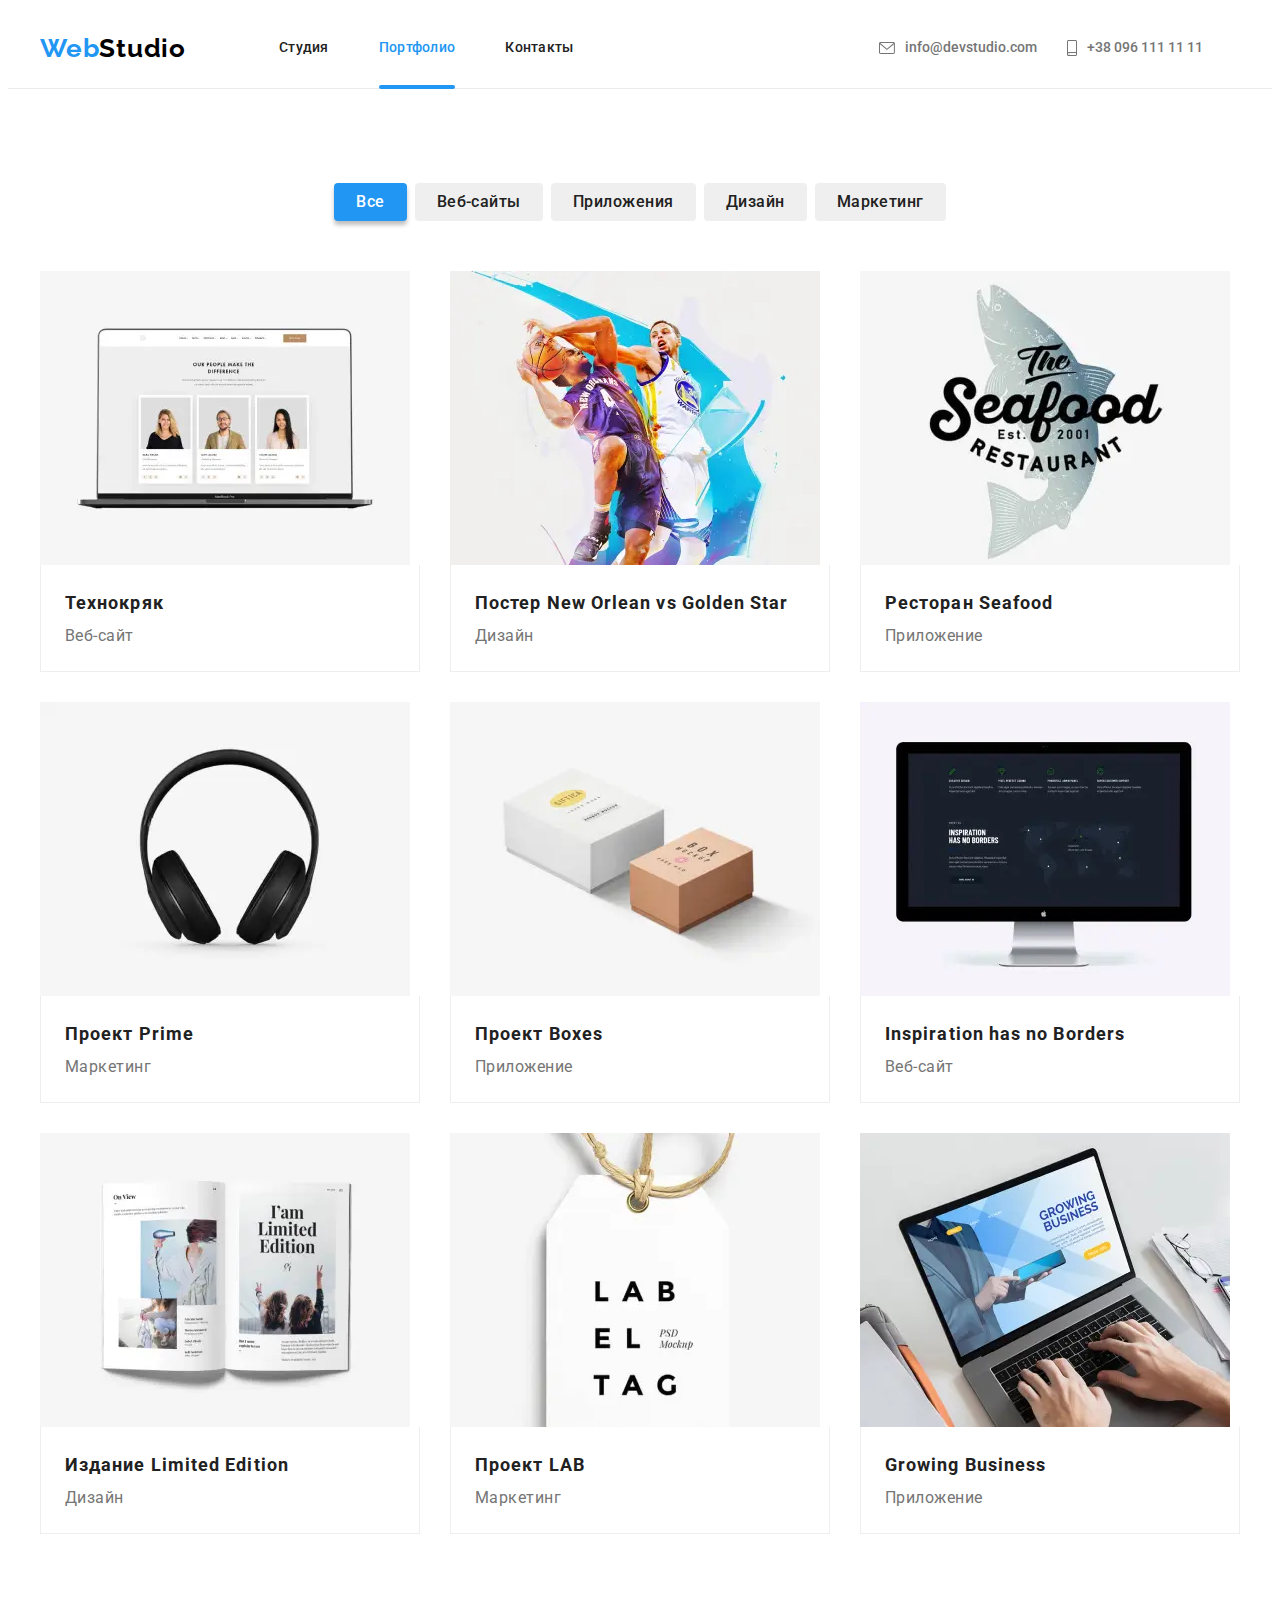
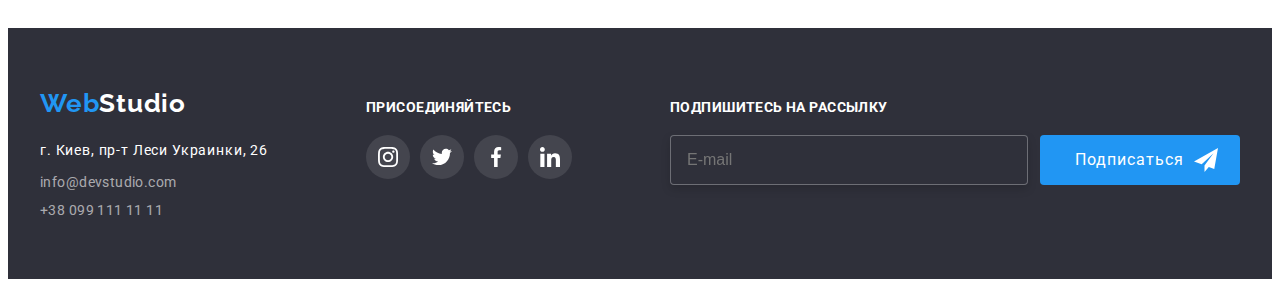
==== commit e0c087d9: "portfolio_done" ====
--- a/portfolio.html
+++ b/portfolio.html
@@ -26,24 +26,18 @@
   </head>
 
   <body>
-    <!--========================Хедер==========================-->
-
-    <!-- <header class="header">
-      <div class="container header__container"> -->
-    <!--========================Навигация==========================-->
-
-    <!-- <nav class="navigation"> -->
-    <!--========================Лого==========================-->
-
-    <!-- <a
+    <!--===========================Хедер START===========================-->
+    <header class="header">
+      <div class="container header__container">
+        <!--==================Лого и навигация START================-->
+        <nav class="navigation">
+          <a
             class="header__logo animate__animated animate__zoomIn"
             href="./index.html"
           >
-            Web<span class="header__logo2">Studio</span></a
-          > -->
-    <!--========================Меню==========================-->
-
-    <!-- <ul class="list menu">
+            Web<span class="header__logo2">Studio </span>
+          </a>
+          <ul class="list menu">
             <li class="menu__item">
               <a class="link menu__link" href="./index.html">Студия</a>
             </li>
@@ -58,9 +52,10 @@
               <a class="link menu__link" href="#">Контакты</a>
             </li>
           </ul>
-        </nav> -->
-    <!--========================Контакты==========================-->
-    <!-- <ul class="contacts">
+        </nav>
+        <!--=================Лого и навигация END===================-->
+        <!--==================Контакты START========================-->
+        <ul class="contacts">
           <li class="contacts__item">
             <a class="link contacts__link" href="mailto:info@devstudio.com">
               <svg class="contacts__icon" width="16px" height="12px">
@@ -78,15 +73,96 @@
             >
           </li>
         </ul>
+        <!--===================Контакты END=========================-->
+        <!--===================Мобильное меню=======================-->
+        <button class="burger__btn--open mob-menu--open" type="button">
+          <svg height="40" width="40" class="burger__icon">
+            <use href="./images/sprite.svg#mobil-menu"></use>
+          </svg>
+        </button>
+        <div class="menu__container is-open mob-menu" id="menu-container">
+          <div class="mobmenu__container">
+            <button type="button" class="burger__btn--cross mob-menu--close">
+              <svg class="burger__icon--cross" height="40" width="40">
+                <use href="./images/sprite.svg#cross"></use>
+              </svg>
+            </button>
+            <div class="mobile__menu">
+              <div class="mobile__menu--nav">
+                <ul class="mobile__menu--nav-list list">
+                  <li class="mobile__menu--nav-item">
+                    <a href="./index.html" class="mobile__menu--nav-link"
+                      >Студия</a
+                    >
+                  </li>
+                  <li class="mobile__menu--nav-item">
+                    <a
+                      href="./portfolio.html"
+                      class="
+                        mobile__menu--nav-link mobile__menu--current
+                        link link
+                      "
+                      >Портфолио</a
+                    >
+                  </li>
+                  <li class="mobile__menu--nav-item">
+                    <a href="#" class="mobile__menu--nav-link link">Контакты</a>
+                  </li>
+                </ul>
+              </div>
+              <div class="mobile__menu--contact">
+                <ul class="mobile__menu--contact-list list">
+                  <li class="mobile__menu--contact-item">
+                    <a
+                      href="tel:+380961111111"
+                      class="mobile__menu--contact-link current"
+                      >+38 096 111 11 11</a
+                    >
+                  </li>
+                  <li class="mobile__menu--contact-item">
+                    <a
+                      href="mailto:info@devstudio.com"
+                      class="mobile__menu--contact-link"
+                      >info@devstudio.com</a
+                    >
+                  </li>
+                </ul>
+                <ul class="mobile__menu--socials">
+                  <li class="mobile__menu--socials-item">
+                    <a href="#" class="mobile__menu--socials-link link"
+                      >Instagram</a
+                    >
+                  </li>
+                  <li class="mobile__menu--socials-item">
+                    <a href="#" class="mobile__menu--socials-link link"
+                      >Twitter</a
+                    >
+                  </li>
+                  <li class="mobile__menu--socials-item">
+                    <a href="#" class="mobile__menu--socials-link link"
+                      >Facebook</a
+                    >
+                  </li>
+                  <li class="mobile__menu--socials-item">
+                    <a href="#" class="mobile__menu--socials-link link"
+                      >LinkedIn</a
+                    >
+                  </li>
+                </ul>
+              </div>
+            </div>
+          </div>
+        </div>
+        <!--==================Мобильное меню END====================-->
       </div>
-    </header> -->
-    <!--========================Портфолио==========================-->
-    <!-- <main>
+    </header>
+    <!--===========================Хедер END=============================-->
+    <!--==========================Мейн START=============================-->
+    <main>
       <section class="portfolio">
-        <div class="container"> -->
-    <!--========================Фильтр работ==========================-->
-    <!-- <h1 class="visually-hidden">Портфолио</h1>
-
+        <div class="container">
+          <!--===================Фильтр работ START======================-->
+          <h1 class="visually-hidden">Портфолио</h1>
           <ul class="filter">
             <li class="filter__item">
               <button
@@ -116,15 +192,61 @@
                 Маркетинг
               </button>
             </li>
-          </ul> -->
-
-    <!--========================Портфолио==========================-->
-
-    <!-- <ul class="portfolio__list">
+          </ul>
+          <!--====================Фильтр работ END=======================-->
+          <!--====================Портфолио START========================-->
+          <ul class="portfolio__list">
             <li class="portfolio__item">
               <a href="#" class="portfolio__link">
                 <div class="portfolio__link--wrap">
-                  <img src="./images/prj1.jpg" alt="Технокряк" />
+                  <picture>
+                    <source
+                      media="(min-width: 1200px)"
+                      srcset="
+                        ./images/projects/project-1-desktop.webp    1x,
+                        ./images/projects/project-1-desktop@2x.webp 2x
+                      "
+                      type="image/webp"
+                    />
+                    <source
+                      media="(min-width: 1200px)"
+                      srcset="
+                        ./images/projects/project-1-desktop.jpg    1x,
+                        ./images/projects/project-1-desktop@2x.jpg 2x
+                      "
+                    />
+                    <source
+                      media="(min-width: 768px)"
+                      srcset="
+                        ./images/projects/project-1-tablet.webp    1x,
+                        ./images/projects/project-1-tablet@2x.webp 2x
+                      "
+                      type="image/webp"
+                    />
+                    <source
+                      media="(min-width: 768px)"
+                      srcset="
+                        ./images/projects/project-1-tablet.jpg    1x,
+                        ./images/projects/project-1-tablet@2x.jpg 2x
+                      "
+                    />
+                    <source
+                      media="(min-width: 280px)"
+                      srcset="
+                        ./images/projects/project-1.webp    1x,
+                        ./images/projects/project-1@2x.webp 2x
+                      "
+                      type="image/webp"
+                    />
+                    <source
+                      media="(min-width: 280px)"
+                      srcset="
+                        ./images/projects/project-1.jpg    1x,
+                        ./images/projects/project-1@2x.jpg 2x
+                      "
+                    />
+                    <img src="#" alt="Пример веб-сайта" loading="lazy" />
+                  </picture>
                   <p class="portfolio__img--text">
                     Технокряк это современная площадка распространения
                     коронавируса. Компании используют эту платформу для
@@ -140,11 +262,58 @@
             <li class="portfolio__item">
               <a href="#" class="portfolio__link">
                 <div class="portfolio__link--wrap">
-                  <img
-                    src="./images/prj2.jpg"
-                    width="370"
-                    alt="New Orlean vs Golden Star"
-                  />
+                  <picture>
+                    <source
+                      media="(min-width: 1200px)"
+                      srcset="
+                        ./images/projects/project-2-desktop.webp    1x,
+                        ./images/projects/project-2-desktop@2x.webp 2x
+                      "
+                      type="image/webp"
+                    />
+                    <source
+                      media="(min-width: 1200px)"
+                      srcset="
+                        ./images/projects/project-2-desktop.jpg    1x,
+                        ./images/projects/project-2-desktop@2x.jpg 2x
+                      "
+                    />
+                    <source
+                      media="(min-width: 768px)"
+                      srcset="
+                        ./images/projects/project-2-tablet.webp    1x,
+                        ./images/projects/project-2-tablet@2x.webp 2x
+                      "
+                      type="image/webp"
+                    />
+                    <source
+                      media="(min-width: 768px)"
+                      srcset="
+                        ./images/projects/project-2-tablet.jpg    1x,
+                        ./images/projects/project-2-tablet@2x.jpg 2x
+                      "
+                    />
+                    <source
+                      media="(min-width: 280px)"
+                      srcset="
+                        ./images/projects/project-2.webp    1x,
+                        ./images/projects/project-2@2x.webp 2x
+                      "
+                      type="image/webp"
+                    />
+                    <source
+                      media="(min-width: 280px)"
+                      srcset="
+                        ./images/projects/project-2.jpg    1x,
+                        ./images/projects/project-2@2x.jpg 2x
+                      "
+                    />
+                    <img
+                      src="#"
+                      alt="Постер с баскетболистами"
+                      loading="lazy"
+                    />
+                  </picture>
                   <p class="portfolio__img--text">
                     Lorem ipsum dolor sit amet consectetur adipisicing elit.
                     Animi amet similique aspernatur unde sequi sint tenetur
@@ -163,11 +332,58 @@
             <li class="portfolio__item">
               <a href="#" class="portfolio__link">
                 <div class="portfolio__link--wrap">
-                  <img
-                    src="./images/prj3.jpg"
-                    width="370"
-                    alt="Ресторан Seafood"
-                  />
+                  <picture>
+                    <source
+                      media="(min-width: 1200px)"
+                      srcset="
+                        ./images/projects/project-3-desktop.webp    1x,
+                        ./images/projects/project-3-desktop@2x.webp 2x
+                      "
+                      type="image/webp"
+                    />
+                    <source
+                      media="(min-width: 1200px)"
+                      srcset="
+                        ./images/projects/project-3-desktop.jpg    1x,
+                        ./images/projects/project-3-desktop@2x.jpg 2x
+                      "
+                    />
+                    <source
+                      media="(min-width: 768px)"
+                      srcset="
+                        ./images/projects/project-3-tablet.webp    1x,
+                        ./images/projects/project-3-tablet@2x.webp 2x
+                      "
+                      type="image/webp"
+                    />
+                    <source
+                      media="(min-width: 768px)"
+                      srcset="
+                        ./images/projects/project-3-tablet.jpg    1x,
+                        ./images/projects/project-3-tablet@2x.jpg 2x
+                      "
+                    />
+                    <source
+                      media="(min-width: 280px)"
+                      srcset="
+                        ./images/projects/project-3.webp    1x,
+                        ./images/projects/project-3@2x.webp 2x
+                      "
+                      type="image/webp"
+                    />
+                    <source
+                      media="(min-width: 280px)"
+                      srcset="
+                        ./images/projects/project-3.jpg    1x,
+                        ./images/projects/project-3@2x.jpg 2x
+                      "
+                    />
+                    <img
+                      src="#"
+                      alt="Логотип ресторана морепродуктов"
+                      loading="lazy"
+                    />
+                  </picture>
                   <p class="portfolio__img--text">
                     Lorem ipsum dolor sit amet consectetur adipisicing elit.
                     Animi amet similique aspernatur unde sequi sint tenetur
@@ -184,7 +400,54 @@
             <li class="portfolio__item">
               <a href="#" class="portfolio__link">
                 <div class="portfolio__link--wrap">
-                  <img src="./images/prj4.jpg" width="370" alt="Проект Prime" />
+                  <picture>
+                    <source
+                      media="(min-width: 1200px)"
+                      srcset="
+                        ./images/projects/project-4-desktop.webp    1x,
+                        ./images/projects/project-4-desktop@2x.webp 2x
+                      "
+                      type="image/webp"
+                    />
+                    <source
+                      media="(min-width: 1200px)"
+                      srcset="
+                        ./images/projects/project-4-desktop.jpg    1x,
+                        ./images/projects/project-4-desktop@2x.jpg 2x
+                      "
+                    />
+                    <source
+                      media="(min-width: 768px)"
+                      srcset="
+                        ./images/projects/project-4-tablet.webp    1x,
+                        ./images/projects/project-4-tablet@2x.webp 2x
+                      "
+                      type="image/webp"
+                    />
+                    <source
+                      media="(min-width: 768px)"
+                      srcset="
+                        ./images/projects/project-4-tablet.jpg    1x,
+                        ./images/projects/project-4-tablet@2x.jpg 2x
+                      "
+                    />
+                    <source
+                      media="(min-width: 280px)"
+                      srcset="
+                        ./images/projects/project-4.webp    1x,
+                        ./images/projects/project-4@2x.webp 2x
+                      "
+                      type="image/webp"
+                    />
+                    <source
+                      media="(min-width: 280px)"
+                      srcset="
+                        ./images/projects/project-4.jpg    1x,
+                        ./images/projects/project-4@2x.jpg 2x
+                      "
+                    />
+                    <img src="#" alt="Наушники" loading="lazy" />
+                  </picture>
                   <p class="portfolio__img--text">
                     Lorem ipsum dolor sit amet consectetur adipisicing elit.
                     Animi amet similique aspernatur unde sequi sint tenetur
@@ -201,7 +464,54 @@
             <li class="portfolio__item">
               <a href="#" class="portfolio__link">
                 <div class="portfolio__link--wrap">
-                  <img src="./images/prj5.jpg" width="370" alt="Проект Boxes" />
+                  <picture>
+                    <source
+                      media="(min-width: 1200px)"
+                      srcset="
+                        ./images/projects/project-5-desktop.webp    1x,
+                        ./images/projects/project-5-desktop@2x.webp 2x
+                      "
+                      type="image/webp"
+                    />
+                    <source
+                      media="(min-width: 1200px)"
+                      srcset="
+                        ./images/projects/project-5-desktop.jpg    1x,
+                        ./images/projects/project-5-desktop@2x.jpg 2x
+                      "
+                    />
+                    <source
+                      media="(min-width: 768px)"
+                      srcset="
+                        ./images/projects/project-5-tablet.webp    1x,
+                        ./images/projects/project-5-tablet@2x.webp 2x
+                      "
+                      type="image/webp"
+                    />
+                    <source
+                      media="(min-width: 768px)"
+                      srcset="
+                        ./images/projects/project-5-tablet.jpg    1x,
+                        ./images/projects/project-5-tablet@2x.jpg 2x
+                      "
+                    />
+                    <source
+                      media="(min-width: 280px)"
+                      srcset="
+                        ./images/projects/project-5.webp    1x,
+                        ./images/projects/project-5@2x.webp 2x
+                      "
+                      type="image/webp"
+                    />
+                    <source
+                      media="(min-width: 280px)"
+                      srcset="
+                        ./images/projects/project-5.jpg    1x,
+                        ./images/projects/project-5@2x.jpg 2x
+                      "
+                    />
+                    <img src="#" alt="Различные коробки" loading="lazy" />
+                  </picture>
                   <p class="portfolio__img--text">
                     Lorem ipsum dolor sit amet consectetur adipisicing elit.
                     Animi amet similique aspernatur unde sequi sint tenetur
@@ -218,11 +528,54 @@
             <li class="portfolio__item">
               <a href="#" class="portfolio__link">
                 <div class="portfolio__link--wrap">
-                  <img
-                    src="./images/prj6.jpg"
-                    width="370"
-                    alt="Inspiration has no Borders"
-                  />
+                  <picture>
+                    <source
+                      media="(min-width: 1200px)"
+                      srcset="
+                        ./images/projects/project-6-desktop.webp    1x,
+                        ./images/projects/project-6-desktop@2x.webp 2x
+                      "
+                      type="image/webp"
+                    />
+                    <source
+                      media="(min-width: 1200px)"
+                      srcset="
+                        ./images/projects/project-6-desktop.jpg    1x,
+                        ./images/projects/project-6-desktop@2x.jpg 2x
+                      "
+                    />
+                    <source
+                      media="(min-width: 768px)"
+                      srcset="
+                        ./images/projects/project-6-tablet.webp    1x,
+                        ./images/projects/project-6-tablet@2x.webp 2x
+                      "
+                      type="image/webp"
+                    />
+                    <source
+                      media="(min-width: 768px)"
+                      srcset="
+                        ./images/projects/project-6-tablet.jpg    1x,
+                        ./images/projects/project-6-tablet@2x.jpg 2x
+                      "
+                    />
+                    <source
+                      media="(min-width: 280px)"
+                      srcset="
+                        ./images/projects/project-6.webp    1x,
+                        ./images/projects/project-6@2x.webp 2x
+                      "
+                      type="image/webp"
+                    />
+                    <source
+                      media="(min-width: 280px)"
+                      srcset="
+                        ./images/projects/project-6.jpg    1x,
+                        ./images/projects/project-6@2x.jpg 2x
+                      "
+                    />
+                    <img src="#" alt="Монитор" loading="lazy" />
+                  </picture>
                   <p class="portfolio__img--text">
                     Lorem ipsum dolor sit amet consectetur adipisicing elit.
                     Animi amet similique aspernatur unde sequi sint tenetur
@@ -239,11 +592,54 @@
             <li class="portfolio__item">
               <a href="#" class="portfolio__link">
                 <div class="portfolio__link--wrap">
-                  <img
-                    src="./images/prj7.jpg"
-                    width="370"
-                    alt="Издание Limited Edition"
-                  />
+                  <picture>
+                    <source
+                      media="(min-width: 1200px)"
+                      srcset="
+                        ./images/projects/project-7-desktop.webp    1x,
+                        ./images/projects/project-7-desktop@2x.webp 2x
+                      "
+                      type="image/webp"
+                    />
+                    <source
+                      media="(min-width: 1200px)"
+                      srcset="
+                        ./images/projects/project-7-desktop.jpg    1x,
+                        ./images/projects/project-7-desktop@2x.jpg 2x
+                      "
+                    />
+                    <source
+                      media="(min-width: 768px)"
+                      srcset="
+                        ./images/projects/project-7-tablet.webp    1x,
+                        ./images/projects/project-7-tablet@2x.webp 2x
+                      "
+                      type="image/webp"
+                    />
+                    <source
+                      media="(min-width: 768px)"
+                      srcset="
+                        ./images/projects/project-7-tablet.jpg    1x,
+                        ./images/projects/project-7-tablet@2x.jpg 2x
+                      "
+                    />
+                    <source
+                      media="(min-width: 280px)"
+                      srcset="
+                        ./images/projects/project-7.webp    1x,
+                        ./images/projects/project-7@2x.webp 2x
+                      "
+                      type="image/webp"
+                    />
+                    <source
+                      media="(min-width: 280px)"
+                      srcset="
+                        ./images/projects/project-7.jpg    1x,
+                        ./images/projects/project-7@2x.jpg 2x
+                      "
+                    />
+                    <img src="#" alt="Разворот книги" loading="lazy" />
+                  </picture>
                   <p class="portfolio__img--text">
                     Lorem ipsum dolor sit amet consectetur adipisicing elit.
                     Animi amet similique aspernatur unde sequi sint tenetur
@@ -260,7 +656,58 @@
             <li class="portfolio__item">
               <a href="#" class="portfolio__link">
                 <div class="portfolio__link--wrap">
-                  <img src="./images/prj8.jpg" width="370" alt="Проект LAB" />
+                  <picture>
+                    <source
+                      media="(min-width: 1200px)"
+                      srcset="
+                        ./images/projects/project-8-desktop.webp    1x,
+                        ./images/projects/project-8-desktop@2x.webp 2x
+                      "
+                      type="image/webp"
+                    />
+                    <source
+                      media="(min-width: 1200px)"
+                      srcset="
+                        ./images/projects/project-8-desktop.jpg    1x,
+                        ./images/projects/project-8-desktop@2x.jpg 2x
+                      "
+                    />
+                    <source
+                      media="(min-width: 768px)"
+                      srcset="
+                        ./images/projects/project-8-tablet.webp    1x,
+                        ./images/projects/project-8-tablet@2x.webp 2x
+                      "
+                      type="image/webp"
+                    />
+                    <source
+                      media="(min-width: 768px)"
+                      srcset="
+                        ./images/projects/project-8-tablet.jpg    1x,
+                        ./images/projects/project-8-tablet@2x.jpg 2x
+                      "
+                    />
+                    <source
+                      media="(min-width: 280px)"
+                      srcset="
+                        ./images/projects/project-8.webp    1x,
+                        ./images/projects/project-8@2x.webp 2x
+                      "
+                      type="image/webp"
+                    />
+                    <source
+                      media="(min-width: 280px)"
+                      srcset="
+                        ./images/projects/project-8.jpg    1x,
+                        ./images/projects/project-8@2x.jpg 2x
+                      "
+                    />
+                    <img
+                      src="#"
+                      alt="Ярлык с названием компании"
+                      loading="lazy"
+                    />
+                  </picture>
                   <p class="portfolio__img--text">
                     Lorem ipsum dolor sit amet consectetur adipisicing elit.
                     Animi amet similique aspernatur unde sequi sint tenetur
@@ -277,11 +724,54 @@
             <li class="portfolio__item">
               <a href="#" class="portfolio__link">
                 <div class="portfolio__link--wrap">
-                  <img
-                    src="./images/prj9.jpg"
-                    width="370"
-                    alt="Growing Business"
-                  />
+                  <picture>
+                    <source
+                      media="(min-width: 1200px)"
+                      srcset="
+                        ./images/projects/project-9-desktop.webp    1x,
+                        ./images/projects/project-9-desktop@2x.webp 2x
+                      "
+                      type="image/webp"
+                    />
+                    <source
+                      media="(min-width: 1200px)"
+                      srcset="
+                        ./images/projects/project-9-desktop.jpg    1x,
+                        ./images/projects/project-9-desktop@2x.jpg 2x
+                      "
+                    />
+                    <source
+                      media="(min-width: 768px)"
+                      srcset="
+                        ./images/projects/project-9-tablet.webp    1x,
+                        ./images/projects/project-9-tablet@2x.webp 2x
+                      "
+                      type="image/webp"
+                    />
+                    <source
+                      media="(min-width: 768px)"
+                      srcset="
+                        ./images/projects/project-9-tablet.jpg    1x,
+                        ./images/projects/project-9-tablet@2x.jpg 2x
+                      "
+                    />
+                    <source
+                      media="(min-width: 280px)"
+                      srcset="
+                        ./images/projects/project-9.webp    1x,
+                        ./images/projects/project-9@2x.webp 2x
+                      "
+                      type="image/webp"
+                    />
+                    <source
+                      media="(min-width: 280px)"
+                      srcset="
+                        ./images/projects/project-9.jpg    1x,
+                        ./images/projects/project-9@2x.jpg 2x
+                      "
+                    />
+                    <img src="#" alt="Ноутбук" loading="lazy" />
+                  </picture>
                   <p class="portfolio__img--text">
                     Lorem ipsum dolor sit amet consectetur adipisicing elit.
                     Animi amet similique aspernatur unde sequi sint tenetur
@@ -296,12 +786,13 @@
               </a>
             </li>
           </ul>
+          <!--=====================Портфолио END=========================-->
         </div>
       </section>
-    </main> -->
-    <!--========================Футер==========================-->
-
-    <!-- <footer class="footer">
+    </main>
+    <!--===========================Мейн END==============================-->
+    <!--=========================Футер START=============================-->
+    <footer class="footer">
       <div class="container footer__container">
         <div class="info">
           <a class="info__logo" href="./index.html">
@@ -322,11 +813,8 @@
               </li>
             </ul>
           </address>
-        </div> -->
-
-    <!--========================Присоединяйтесь==========================-->
-
-    <!-- <div class="join">
+        </div>
+        <div class="join">
           <p class="join__title">присоединяйтесь</p>
           <ul class="join__list">
             <li class="join__item">
@@ -358,10 +846,8 @@
               </a>
             </li>
           </ul>
-        </div> -->
-
-    <!--========================Рассылка==========================-->
-    <!-- <div class="mailing">
+        </div>
+        <div class="mailing">
           <p class="mailing__title">Подпишитесь на рассылку</p>
           <div class="mailing__forms">
             <label for="mailing">
@@ -383,7 +869,9 @@
         </div>
       </div>
     </footer>
-  </body>
-</html> -->
+    <!--==========================Футер END=============================-->
+    <!--======================Скрипты  START=======================-->
+    <script src="./js/menu.js"></script>
+    <!--=======================Скрипты END=========================-->
   </body>
 </html>
--- a/css/main.min.css
+++ b/css/main.min.css
@@ -1,2 +1,2 @@
-:root{--fisrt-text-color: #2196f3;--second-text-color: #212121;--third-text-color: #ffffff;--general-text-color: #757575;--footer-nav-text-color: rgba(255, 255, 255, 0.6);--fifth-color: #000000;--first-background-color: #c4c4c4;--second-background-color: #2f303a;--team-background-color: #f5f4fa;--head-button-hover-backgr: #188ce8;--icon-text-color: #afb1b8;--footer-second-bgc: rgba(255, 255, 255, 0.1);--work-bg-color: rgba(47, 48, 58, 0.8);--delay-time: 250ms;--cubic-1: cubic-bezier(0.4, 0, 0.2, 1)}.visually-hidden{position:absolute !important;clip:rect(1px 1px 1px 1px);clip:rect(1px, 1px, 1px, 1px);padding:0 !important;border:0 !important;height:1px !important;width:1px !important;overflow:hidden}body{font-family:"Roboto", sans-serif;background-color:var(--third-text-color)}p,h1,h2,h3,h4,h5,h6{margin:0}ul{margin:0;padding:0;list-style-type:none}li{margin:0;padding:0;list-style-type:none}button{font-family:"Roboto", sans-serif;cursor:pointer;border:none;border-radius:4px}a{text-decoration:none;color:inherit}link{text-decoration:none}img{display:block;max-width:100%;height:auto}.list{list-style:none}.container{padding-left:15px;padding-right:15px;margin-right:auto;margin-left:auto}@media screen and (min-width: 480px){.container{width:480px}}@media screen and (min-width: 768px){.container{width:768px}}@media screen and (min-width: 1200px){.container{width:1200px}}.header__logo{display:block;margin-right:auto;margin-left:auto;font-family:Raleway;font-style:normal;font-weight:700;letter-spacing:0.03em;color:var(--fisrt-text-color)}@media screen and (max-width: 768px){.header__logo{padding-top:16px;padding-bottom:16px;font-size:24px;line-height:1.17}}@media screen and (min-width: 768px){.header__logo{margin-right:88px;padding-top:26px;padding-bottom:26px;font-size:24px;line-height:1.17}}@media screen and (min-width: 1200px){.header__logo{margin-right:93px;padding-top:24px;padding-bottom:24px;font-size:26px;line-height:1.19}}.header__logo2{color:var(--fifth-color)}.modal__button{border:1px solid #999999;background-color:transparent;width:30px;height:30px;border-radius:50%;position:absolute;top:10px;right:10px;display:flex;align-items:center;justify-content:center;transition:color var(--delay-time) var(--cubic-1)}.modal__button:hover,.modal__button:focus{color:var(--fisrt-text-color);transition:color var(--delay-time) var(--cubic-1)}.backdrop{width:100vw;height:100vh;background-color:rgba(0,0,0,0.2);box-shadow:0px 4px 4px rgba(0,0,0,0.25);position:fixed;top:0;transition:opacity var(--delay-time) var(--cubic-1),visibility var(--delay-time) var(--cubic-1)}.backdrop.is-hidden{opacity:0;pointer-events:none}.modal{position:absolute;width:528px;min-height:584px;padding:40px;background-color:var(--third-text-color);box-shadow:0px 1px 3px rgba(0,0,0,0.12),0px 1px 1px rgba(0,0,0,0.14),0px 2px 1px rgba(0,0,0,0.2);border-radius:4px;top:50%;left:50%;transform:translate(-50%, -50%) rotate(0deg);transition:transform var(--delay-time) var(--cubic-1)}.backdrop.is-hidden .modal{transform:rotate(-20deg);transition:transform var(--delay-time) var(--cubic-1)}.modal__close--icon{fill:currentColor}.modal__form{display:flex;flex-direction:column}.modal__form--head{margin-bottom:12px;font-size:20px;font-weight:700;line-height:23px;text-align:center;letter-spacing:0.03em;color:var(--second-text-color)}.modal__form--field{font-size:12px;font-weight:400;line-height:14px;letter-spacing:0.1em;color:var(--general-text-color)}.modal__form--field.margin{margin-bottom:10px}.modal__form--field.margin--2{margin-bottom:20px}.modal__form--wraper{display:block;position:relative;margin-top:4px}.modal__form--input{width:100%;height:40px;padding-left:42px;border:1px solid rgba(33,33,33,0.2);border-radius:4px;transition:border-color var(--delay-time) var(--cubic-1)}.modal__form--input:focus,.modal__form--input:hover{outline:none;border-color:var(--fisrt-text-color);transition:border-color var(--delay-time) var(--cubic-1)}.modal__form--icon{position:absolute;display:block;top:50%;left:12px;width:18px;height:18px;transform:translateY(-50%);transition:fill var(--delay-time) var(--cubic-1)}.modal__form--input:focus+.modal__form--icon,.modal__form--input:hover+.modal__form--icon{fill:var(--fisrt-text-color);transition:fill var(--delay-time) var(--cubic-1)}.modal__form--message{width:100%;height:120px;margin-top:4px;padding:12px 16px;border:1px solid rgba(33,33,33,0.2);border-radius:4px;resize:none;transition:border-color var(--delay-time) var(--cubic-1)}.modal__form--message:focus{outline:none;border-color:var(--fisrt-text-color);transition:border-color var(--delay-time) var(--cubic-1)}.modal__form--message::placeholder{color:rgba(117,117,117,0.5)}.modal__form--accept{display:flex;align-items:center;justify-content:center;font-size:14px;line-height:1.71;letter-spacing:0.03em;margin-bottom:30px;color:var(--general-text-color)}.modal__form--accept::before{display:block;margin-right:8px;content:"";width:16px;height:15px;border:1px solid var(--second-text-color);cursor:pointer;border-radius:2px}.modal__form--checkbox:checked+.modal__form--accept::before{background-color:var(--fisrt-text-color);box-shadow:inset 0px 4px 4px rgba(0,0,0,0.25);background-image:url(../images/Vector.svg);background-repeat:no-repeat;background-size:cover;background-position:center;border-radius:2px;border:1px solid var(--fisrt-text-color)}.modal__form--checkbox:checked+.modal__form--accept::before:focus+.modal__form--accept::before{outline:2px solid var(--second-background-color)}.modal__form--acceptlink:hover,.modal__form--acceptlink:focus{color:var(--fisrt-text-color);text-decoration-line:underline}.modal__form--sendbutton{display:inline-flex;align-items:center;text-align:center;justify-content:center;align-self:center;width:200px;height:50px;background-color:var(--fisrt-text-color);color:var(--third-text-color);font-size:16px;line-height:1.87;letter-spacing:0.06em}.social{display:flex;justify-content:center}.social__item{width:44px;height:44px;margin-right:10px}.social__item:last-child{margin-right:0px}.social__link{width:100%;height:100%;border-radius:50%;background-color:var(--third-text-color);display:flex;align-items:center;justify-content:center;transition:background-color var(--delay-time) var(--cubic-1)}.social__link:hover,.social__link:focus{background-color:var(--fisrt-text-color);transition:background-color var(--delay-time) var(--cubic-1)}.social__link:hover .social__icon,.social__link:focus .social__icon{fill:var(--third-text-color);transition:fill var(--delay-time) var(--cubic-1)}.social__icon{width:20px;height:20px;fill:var(--icon-text-color);transition:fill var(--delay-time) var(--cubic-1)}.join{margin-right:93px}.join__title{margin-bottom:20px;font-weight:700;font-size:14px;line-height:calc(16 / 14);letter-spacing:0.03em;text-transform:uppercase;color:var(--third-text-color)}.join__list{display:flex}.join__item{width:44px;height:44px;margin-right:10px}.join__item:last-child{margin-right:0px}.join__link{background-color:var(--footer-second-bgc);width:100%;height:100%;border-radius:50%;display:flex;align-items:center;justify-content:center}.join__link:hover,.join__link:focus{background-color:var(--fisrt-text-color);transition:background-color var(--delay-time) var(--cubic-1)}.join__icon{width:20px;height:20px;fill:var(--third-text-color);transition:background-color var(--delay-time) var(--cubic-1)}.mailing{margin-right:0}.mailing__title{margin:0 0 20px 0;font-weight:700;font-size:14px;line-height:calc(16 / 14);letter-spacing:0.03em;text-transform:uppercase;color:var(--third-text-color)}.mailing__forms{display:flex;align-items:center;justify-content:space-between}.mailing__sending{display:flex;height:50px;width:358px;padding:15px 0 15px 16px;margin-right:12px;border:1px solid rgba(255,255,255,0.3);box-sizing:border-box;filter:drop-shadow(0px 4px 4px rgba(0,0,0,0.15));border-radius:4px;color:var(--first-background-color);background-color:var(--second-background-color)}.mailing__button{height:50px;width:200px;display:flex;align-items:center;text-align:center;color:#ffffff;background-color:var(--fisrt-text-color)}.mailing__button:hover,.mailing__button:focus{background-color:var(--head-button-hover-backgr);transition:background-color var(--delay-time) var(--cubic-1)}.mailing__button--text{padding:10px 10px 10px 29px;font-size:16px;line-height:1.87;letter-spacing:0.06em}.mailing__button--icon{height:24px;width:24px}@media screen and (max-width: 768px){.burger__btn{background-color:transparent;align-items:center;border:none;margin:0;padding:0}}@media screen and (min-width: 768px){.burger__btn{display:none}}.burger__icon{align-items:center;fill:var(--fifth-text-color)}.burger__icon:hover,.burger__icon:focus{fill:var(--fisrt-text-color)}.burger__btn .burger__icon--cross{display:none}.burger__btn.is-open .burger__icon--menu{display:none}.burger__btn.is-open .burger__icon--cross{display:block}@media screen and (max-width: 768px){.menu-container{display:none;position:absolute;top:100%;left:0;width:100%;background-color:yellow;color:var(--fifth-color);padding:20px;text-align:center;font-size:20px;height:300px}.menu-container.is-open{display:block}}@media screen and (min-width: 768px){.menu-container{display:none}}.header{background-color:var(--third-text-color);border-bottom:1px solid;color:#ececec}.header__container{display:flex;align-items:center}@media screen and (max-width: 1200px){.header__container{justify-content:space-between;position:relative}}.navigation{display:flex;align-items:center}@media screen and (min-width: 1200px){.navigation{margin-right:305px}}.menu{display:flex}@media screen and (max-width: 768px){.menu{display:none}}.menu__item:not(:last-child){margin-right:50px}.menu__link{display:block;position:relative;padding-top:32px;padding-bottom:32px;font-weight:500;font-size:14px;line-height:1.14;letter-spacing:0.02em;color:var(--second-text-color);transition:color var(--delay-time) var(--cubic-1)}.menu__link:hover,.menu__link:focus{color:var(--fisrt-text-color);transition:color var(--delay-time) var(--cubic-1)}.menu__link--current{display:block;font-weight:500;font-size:14px;line-height:1.14;letter-spacing:0.02em;color:var(--fisrt-text-color)}.menu__link--current::after{content:'';position:absolute;left:0;bottom:-1px;display:block;width:100%;height:4px;border-radius:2px;background-color:var(--fisrt-text-color);transform:scaleX(1)}.contacts{display:flex;align-items:center;font-weight:500;font-size:14px;line-height:1.71px;color:var(--general-text-color)}@media screen and (max-width: 768px){.contacts{display:none}}@media screen and (min-width: 768px) and (max-width: 1200px){.contacts{display:block;font-size:12px;line-height:1.17}}@media screen and (min-width: 1200px){.contacts__item:not(:last-child){margin-right:30px}}@media screen and (min-width: 768px) and (max-width: 1200px){.contacts__item:not(:last-child){margin-bottom:10px}}.contacts__link{display:flex;align-items:center;transition:color var(--delay-time) var(--cubic-1)}@media screen and (min-width: 1200px){.contacts__link{padding-top:32px;padding-bottom:32px}}@media screen and (max-width: 1200px){.contacts__link{padding-top:0;padding-bottom:0}}.contacts__link:hover,.contacts__link:focus{transition:color var(--delay-time) var(--cubic-1);color:var(--fisrt-text-color)}.contacts__link:hover .contacts__icon,.contacts__link:focus .contacts__icon{fill:var(--fisrt-text-color);transition:fill var(--delay-time) var(--cubic-1)}.contacts__icon{margin-right:10px;fill:var(--general-text-color);transition:fill var(--delay-time) var(--cubic-1)}.hero{max-width:1600px;height:600px;padding:200px 0;text-align:center;margin-top:0;margin-right:auto;margin-bottom:0;margin-left:auto;background-color:var(--first-background-color);background-image:linear-gradient(rgba(47,48,58,0.4), rgba(47,48,58,0.4)),url(../images/hero-bg.jpg);background-repeat:no-repeat;background-size:cover;background-position:center}.hero__banner{width:696px;margin:0 auto;margin-bottom:30px;text-align:center;text-transform:uppercase;color:var(--third-text-color);font-weight:900;font-size:44px;line-height:1.36;letter-spacing:0.06em}.hero__button{display:inline-flex;align-items:center;padding-top:10px;padding-right:32px;padding-bottom:10px;padding-left:32px;background-color:var(--fisrt-text-color);color:var(--third-text-color);font-weight:700;font-size:16px;line-height:1.8;letter-spacing:0.06em;font-family:inherit;transition:background-color var(--delay-time) var(--cubic-1)}.hero__button:hover,.hero__button:focus{background-color:var(--head-button-hover-backgr);transition:background-color var(--delay-time) var(--cubic-1)}.skills{padding-top:94px;padding-bottom:94px}.skills__list{display:flex}.skills__item{width:270px}.skills__item:not(:last-child){margin-right:30px}.skills__icon--wrap{display:flex;min-height:120px;justify-content:center;align-items:center;margin-bottom:30px;border-radius:4px;background-color:var(--team-background-color)}.skills__icon{width:70px;height:70px}.skills__title{text-transform:uppercase;margin-bottom:10px;color:var(--second-text-color);font-weight:700;font-size:17px;line-height:1.14;letter-spacing:0.03em}.skills__info{color:var(--general-text-color);font-weight:400;font-size:14px;line-height:1.71;letter-spacing:0.03em}.work{padding-bottom:94px}.work__header{color:var(--second-text-color);margin-bottom:50px;text-align:center;font-weight:bold;font-size:36px;line-height:1.17;letter-spacing:0.03em}.work__list{display:flex}.work__item{margin-right:30px;width:370px;position:relative}.work__item:nth-child(3n){margin-right:0}.work__text--wrap{display:flex;width:100%;height:70px;justify-content:center;align-items:center;position:absolute;bottom:0;background-color:var(--work-bg-color)}.work__text{font-size:14px;line-height:1.14;font-weight:700;text-transform:uppercase;letter-spacing:0.03em;color:var(--third-text-color)}.team{padding-top:94px;padding-bottom:94px;background-color:var(--team-background-color)}.team__header{margin-bottom:50px;text-align:center;font-weight:700;font-size:36px;line-height:1.17;letter-spacing:0.03em}.team__list{display:flex}.team__item{flex-basis:calc((100%- (3 * 30px)) / 4);background-color:var(--third-text-color);border-radius:0px 0px 4px 4px;box-shadow:0px 1px 3px rgba(0,0,0,0.12),0px 1px 1px rgba(0,0,0,0.14),0px 2px 1px rgba(0,0,0,0.2)}.team__item:not(:last-child){margin-right:30px}.team__text{padding-top:30px;padding-bottom:30px;text-align:center}.team__name{margin-bottom:10px;font-weight:500;font-size:16px;line-height:1.19;letter-spacing:0.03em}.team__position{font-size:16px;line-height:1.19;letter-spacing:0.03em;color:var(--general-text-color);margin-bottom:16px}.clients{padding-top:94px;padding-bottom:94px}.clients__title{margin-bottom:50px;font-weight:700;font-size:36px;text-align:center;letter-spacing:0.03em;color:var(--second-text-color)}.clients__list{display:flex;margin-right:-30px;flex-wrap:wrap}.clients__item{flex-basis:calc(100% / 6 - 30px);width:170px;height:92px;margin-right:30px}.clients__link{display:flex;width:100%;height:100%;border:1px solid var(--icon-text-color);border-radius:4px;justify-content:center;align-items:center;transition:border-color var(--delay-time) var(--cubic-1)}.clients__link:hover,.clients__link:focus{border-color:var(--fisrt-text-color);transition:border-color var(--delay-time) var(--cubic-1)}.clients__link:hover .clients__icon,.clients__link:focus .clients__icon{fill:var(--fisrt-text-color);transition:fill var(--delay-time) var(--cubic-1)}.clients__icon{width:106px;height:60px;fill:var(--icon-text-color);transition:fill var(--delay-time) var(--cubic-1)}.portfolio{padding-top:94px;padding-bottom:94px}.filter{display:flex;margin:auto;justify-content:center;margin-bottom:50px}.filter .filter__item+.filter__item{margin-left:8px}.filter__button--active{padding:6px 22px;background-color:var(--fisrt-text-color);color:var(--third-text-color);font-weight:500;font-size:16px;line-height:1.63;letter-spacing:0.03em;box-shadow:0px 4px 4px rgba(0,0,0,0.25)}.filter__button{padding:6px 22px;font-weight:500;font-size:16px;line-height:1.63;letter-spacing:0.03em;color:var(--second-text-color);transition:color var(--delay-time) var(--cubic-1),background-color var(--delay-time) var(--cubic-1),box-shadow var(--delay-time) var(--cubic-1)}.filter__button:hover,.filter__button:focus{color:var(--third-text-color);background-color:var(--fisrt-text-color);box-shadow:0px 4px 4px rgba(0,0,0,0.25);transition:color var(--delay-time) var(--cubic-1),background-color var(--delay-time) var(--cubic-1),box-shadow var(--delay-time) var(--cubic-1)}.portfolio__list{display:flex;flex-wrap:wrap;margin-top:-30px;margin-left:-30px}.portfolio__item{width:370px;margin-top:30px;margin-left:30px;cursor:pointer;background-color:var(--third-text-color);box-sizing:border-box;transition:box-shadow var(--delay-time) var(--cubic-1)}.portfolio__item:hover,.portfolio__item:focus{box-shadow:0px 4px 4px rgba(0,0,0,0.25);transition:box-shadow var(--delay-time) var(--cubic-1)}.portfolio__link{display:block;transition:box-shadow var(--delay-time) var(--cubic-1)}.portfolio__link:hover,.portfolio__link:focus{box-shadow:0px 1px 1px rgba(0,0,0,0.12),0px 4px 4px rgba(0,0,0,0.06),1px 4px 6px rgba(0,0,0,0.16);transition:box-shadow var(--delay-time) var(--cubic-1)}.portfolio__link:hover .portfolio__img--text,.portfolio__link:focus .portfolio__img--text{transform:translateY(-100%);transition:transform var(--delay-time) var(--cubic-1)}.portfolio__img--text{padding:63px 24px;width:100%;height:100%;position:absolute;top:100%;left:0%;font-size:18px;line-height:1.56;letter-spacing:0.03em;color:var(--third-text-color);background-color:rgba(33,150,243,0.9);transition:transform var(--delay-time) var(--cubic-1)}.portfolio__link--wrap{position:relative;overflow:hidden}.project{padding-top:20px;padding-right:24px;padding-bottom:20px;padding-left:24px;text-align:left;border:1px solid #eeeeee;border-top:0}.project__title{color:var(--second-text-color);font-weight:700;font-size:18px;line-height:2;letter-spacing:0.06em}.project__text{color:var(--general-text-color);font-weight:400;font-size:16px;line-height:1.87;letter-spacing:0.03em}.footer{padding-top:60px;padding-bottom:60px;background-color:var(--second-background-color);margin-left:auto;margin-right:auto}.footer__container{display:flex;align-items:baseline}.info{margin-right:70px}.info__adress{margin-bottom:9px;font-style:normal;font-weight:400;font-size:14px;line-height:1.71;letter-spacing:0.06em;color:var(--third-text-color)}.info__item:not(:last-child){margin-bottom:9px}.info__mailtel{font-style:normal;font-weight:400;font-size:14px;line-height:1.71px;letter-spacing:0.03em;color:var(--footer-nav-text-color);transition:color var(--delay-time) var(--cubic-1)}.info__mailtel:hover,.info__mailtel:focus{color:var(--fisrt-text-color);transition:color var(--delay-time) var(--cubic-1)}
+:root{--fisrt-text-color: #2196f3;--second-text-color: #212121;--third-text-color: #ffffff;--general-text-color: #757575;--footer-nav-text-color: rgba(255, 255, 255, 0.6);--fifth-color: #000000;--first-background-color: #c4c4c4;--second-background-color: #2f303a;--team-background-color: #f5f4fa;--head-button-hover-backgr: #188ce8;--icon-text-color: #afb1b8;--footer-second-bgc: rgba(255, 255, 255, 0.1);--work-bg-color: rgba(47, 48, 58, 0.8);--delay-time: 250ms;--cubic-1: cubic-bezier(0.4, 0, 0.2, 1)}.visually-hidden{position:absolute !important;clip:rect(1px 1px 1px 1px);clip:rect(1px, 1px, 1px, 1px);padding:0 !important;border:0 !important;height:1px !important;width:1px !important;overflow:hidden}body{font-family:'Roboto', sans-serif;background-color:var(--third-text-color)}body.modal-open{overflow:hidden}p,h1,h2,h3,h4,h5,h6{margin:0}ul{margin:0;padding:0;list-style-type:none}li{margin:0;padding:0;list-style-type:none}button{font-family:'Roboto', sans-serif;cursor:pointer;border:none;border-radius:4px}a{text-decoration:none;color:inherit}link{text-decoration:none}img{display:block;max-width:100%;height:auto}.list{list-style:none}.container{width:100%;padding-left:15px;padding-right:15px;margin-right:auto;margin-left:auto}@media screen and (min-width: 480px){.container{width:480px}}@media screen and (min-width: 768px){.container{width:768px}}@media screen and (min-width: 1200px){.container{width:1200px}}.header__logo{display:block;margin-right:auto;margin-left:auto;font-family:Raleway;font-style:normal;font-weight:700;letter-spacing:0.03em;color:var(--fisrt-text-color)}@media screen and (max-width: 768px){.header__logo{padding-top:16px;padding-bottom:16px;font-size:24px;line-height:1.17}}@media screen and (min-width: 768px){.header__logo{margin-right:88px;padding-top:26px;padding-bottom:26px;font-size:24px;line-height:1.17}}@media screen and (min-width: 1200px){.header__logo{margin-right:93px;padding-top:24px;padding-bottom:24px;font-size:26px;line-height:1.19}}.header__logo2{color:var(--fifth-color)}.modal__button{border:1px solid #999999;background-color:transparent;width:30px;height:30px;border-radius:50%;position:absolute;top:10px;right:10px;display:flex;align-items:center;justify-content:center;transition:color var(--delay-time) var(--cubic-1)}.modal__button:hover,.modal__button:focus{color:var(--fisrt-text-color);transition:color var(--delay-time) var(--cubic-1)}.backdrop{width:100vw;height:100vh;padding-top:93px;padding-right:15px;padding-left:15px;position:fixed;top:0;overflow-y:scroll;transition:opacity var(--delay-time) var(--cubic-1),visibility var(--delay-time) var(--cubic-1);background-color:rgba(0,0,0,0.2);box-shadow:0px 4px 4px rgba(0,0,0,0.25)}.backdrop.is-hidden{opacity:0;pointer-events:none}.modal{position:absolute;max-width:528px;width:calc(100%-30px);min-height:581px;padding:40px;background-color:var(--third-text-color);box-shadow:0px 1px 3px rgba(0,0,0,0.12),0px 1px 1px rgba(0,0,0,0.14),0px 2px 1px rgba(0,0,0,0.2);border-radius:4px;transition:transform var(--delay-time) var(--cubic-1)}@media screen and (min-width: 480px){.modal{width:450px;height:609px;top:50%;left:50%;transform:translate(-50%, -50%) rotate(0deg)}}@media screen and (min-width: 1200px){.modal{width:528px;height:581px;top:50%;left:50%;transform:translate(-50%, -50%) rotate(0deg)}}.backdrop.is-hidden .modal{transform:rotate(-20deg);transition:transform var(--delay-time) var(--cubic-1)}.modal__close--icon{fill:var(--fifth-color)}.modal__close--icon:hover,.modal__close--icon:focus{fill:var(--fisrt-text-color)}.modal__form{display:flex;flex-direction:column}.modal__form--head{margin-bottom:12px;font-size:20px;font-weight:700;text-align:center;letter-spacing:0.03em;color:var(--second-text-color)}@media screen and (max-width: 1200px){.modal__form--head{margin-left:auto;margin-right:auto;max-width:370px;line-height:1.5}}@media screen and (min-width: 1200px){.modal__form--head{line-height:1.15}}.modal__form--field{font-size:12px;font-weight:400;line-height:14px;letter-spacing:0.1em;color:var(--general-text-color)}.modal__form--field.margin{margin-bottom:10px}.modal__form--field.margin--2{margin-bottom:20px}.modal__form--wraper{display:block;position:relative;margin-top:4px}.modal__form--input{width:100%;height:40px;padding-left:42px;border:1px solid rgba(33,33,33,0.2);border-radius:4px;transition:border-color var(--delay-time) var(--cubic-1)}.modal__form--input:focus,.modal__form--input:hover{outline:none;border-color:var(--fisrt-text-color);transition:border-color var(--delay-time) var(--cubic-1)}.modal__form--icon{position:absolute;display:block;top:50%;left:12px;width:18px;height:18px;transform:translateY(-50%);transition:fill var(--delay-time) var(--cubic-1)}.modal__form--input:focus+.modal__form--icon,.modal__form--input:hover+.modal__form--icon{fill:var(--fisrt-text-color);transition:fill var(--delay-time) var(--cubic-1)}.modal__form--message{width:100%;height:120px;margin-top:4px;padding:12px 16px;border:1px solid rgba(33,33,33,0.2);border-radius:4px;resize:none;transition:border-color var(--delay-time) var(--cubic-1)}.modal__form--message:focus{outline:none;border-color:var(--fisrt-text-color);transition:border-color var(--delay-time) var(--cubic-1)}.modal__form--message::placeholder{color:rgba(117,117,117,0.5)}.modal__form--accept{display:flex;align-items:center;justify-content:center;letter-spacing:0.03em;margin-bottom:30px;color:var(--general-text-color)}@media screen and (max-width: 1200px){.modal__form--accept{font-size:12px;line-height:1.17}}@media screen and (min-width: 1200px){.modal__form--accept{font-size:14px;line-height:1.71}}.modal__form--accept::before{display:block;margin-right:8px;content:'';width:16px;height:15px;border:1px solid var(--second-text-color);cursor:pointer;border-radius:2px}.modal__form--checkbox:checked+.modal__form--accept::before{background-color:var(--fisrt-text-color);box-shadow:inset 0px 4px 4px rgba(0,0,0,0.25);background-image:url(../images/Vector.svg);background-repeat:no-repeat;background-size:cover;background-position:center;border-radius:2px;border:1px solid var(--fisrt-text-color)}.modal__form--checkbox:checked+.modal__form--accept::before:focus+.modal__form--accept::before{outline:2px solid var(--second-background-color)}.modal__form--acceptlink:hover,.modal__form--acceptlink:focus{color:var(--fisrt-text-color);text-decoration-line:underline}.modal__form--sendbutton{display:inline-flex;align-items:center;text-align:center;justify-content:center;align-self:center;width:200px;height:50px;background-color:var(--fisrt-text-color);color:var(--third-text-color);font-size:16px;line-height:1.87;letter-spacing:0.06em}.social{display:flex;justify-content:center}.social__item{width:44px;height:44px;margin-right:10px}.social__item:last-child{margin-right:0px}.social__link{width:100%;height:100%;border-radius:50%;background-color:var(--third-text-color);display:flex;align-items:center;justify-content:center;transition:background-color var(--delay-time) var(--cubic-1)}.social__link:hover,.social__link:focus{background-color:var(--fisrt-text-color);transition:background-color var(--delay-time) var(--cubic-1)}.social__link:hover .social__icon,.social__link:focus .social__icon{fill:var(--third-text-color);transition:fill var(--delay-time) var(--cubic-1)}.social__icon{width:20px;height:20px;fill:var(--icon-text-color);transition:fill var(--delay-time) var(--cubic-1)}.join{display:inline-block}.join__title{display:block;margin-bottom:20px;font-weight:700;font-size:14px;line-height:calc(16 / 14);letter-spacing:0.03em;text-transform:uppercase;color:var(--third-text-color)}@media screen and (min-width: 1200px){.join__title{text-align:left}}.join__list{display:flex;justify-content:center;align-items:center;margin-bottom:60px}@media screen and (min-width: 1200px){.join__list{margin-bottom:0px}}.join__item{width:44px;height:44px;margin-right:10px}.join__item:last-child{margin-right:0px}.join__link{background-color:var(--footer-second-bgc);width:100%;height:100%;border-radius:50%;display:flex;align-items:center;justify-content:center}.join__link:hover,.join__link:focus{background-color:var(--fisrt-text-color);transition:background-color var(--delay-time) var(--cubic-1)}.join__icon{width:20px;height:20px;fill:var(--third-text-color);transition:background-color var(--delay-time) var(--cubic-1)}.mailing{width:100%;text-align:center}@media screen and (min-width: 1200px){.mailing{width:570px}}.mailing__title{display:block;text-align:center;margin:0 0 20px 0;font-weight:700;font-size:14px;line-height:calc(16 / 14);letter-spacing:0.03em;text-transform:uppercase;color:var(--third-text-color)}@media screen and (min-width: 1200px){.mailing__title{text-align:left}}@media screen and (min-width: 1200px){.mailing__forms{display:flex;align-items:center}}.mailing__sending{display:block;width:100%;height:50px;padding:15px 16px;margin-bottom:20px;font-size:16px;line-height:1.25;border:1px solid rgba(255,255,255,0.3);box-sizing:border-box;filter:drop-shadow(0px 4px 4px rgba(0,0,0,0.15));border-radius:4px;color:var(--first-background-color);background-color:var(--second-background-color)}@media screen and (min-width: 768px){.mailing__sending{margin-left:auto;margin-right:auto;width:450px}}@media screen and (min-width: 1200px){.mailing__sending{width:358px;margin-right:12px;margin-bottom:0}}.mailing__button{height:50px;width:200px;display:inline-flex;align-items:center;text-align:center;color:#ffffff;background-color:var(--fisrt-text-color)}.mailing__button:hover,.mailing__button:focus{background-color:var(--head-button-hover-backgr);transition:background-color var(--delay-time) var(--cubic-1)}.mailing__button--text{padding:10px 10px 10px 29px;font-size:16px;line-height:1.87;letter-spacing:0.06em}.mailing__button--icon{height:24px;width:24px}.burger__btn--open{display:flex;justify-content:center;align-items:center;border:none;background-color:var(--third-text-color)}.burger__btn--open .burger__icon{fill:currentColor;transition:fill var(--delay-time) var(--cubic-1)}.burger__btn--open:hover .burger__icon,.burger__btn--open:focus .burger__icon{fill:var(--fisrt-text-color)}@media screen and (min-width: 768px){.burger__btn--open{display:none}}.menu__container{position:fixed;top:0;left:0;background-color:var(--third-text-color);width:100vw;height:100vh;z-index:20}.menu__container.is-open{visibility:hidden;opacity:0;pointer-events:none}.mobmenu__container{position:relative;display:flex;margin-top:auto;height:100%;padding-top:48px;padding-right:40px;padding-bottom:48px;padding-left:40px}.burger__btn--cross{position:absolute;top:10px;right:15px;display:flex;border:none;background-color:var(--third-text-color)}.burger__btn--cross .burger__icon--cross{fill:currentColor;transition:fill var(--delay-time) var(--cubic-1)}.burger__btn--cross:hover .burger__icon--cross,.burger__btn--cross:focus .burger__icon--cross{fill:var(--fisrt-text-color)}.mobile__menu{display:flex;flex-direction:column;justify-content:space-between}.mobile__menu--nav-item:not(:last-child){margin-bottom:32px}.mobile__menu--nav-link{display:block;font-size:40px;font-weight:500;line-height:1.18;color:var(--fifth-color)}.mobile__menu--current{color:var(--fisrt-text-color)}.mobile__menu--contact{margin-top:auto}.mobile__menu--contact-list{margin-bottom:64px}.mobile__menu--contact-item:not(:last-child){margin-bottom:32px}.mobile__menu--contact-link{font-size:24px;line-height:1.17;font-weight:500;color:var(--general-text-color)}.mobile__menu--contact-link.current{font-size:34px;line-height:1.18;color:var(--fisrt-text-color)}.mobile__menu--socials{display:flex}.mobile__menu--socials .mobile__menu--socials-item:not(:last-child){padding-right:10px;border-right:1px solid rgba(33,33,33,0.2);margin-right:10px}.mobile__menu--socials .mobile__menu--socials-link{font-size:18px;line-height:1.22;color:var(--fisrt-text-color)}@media screen and (max-width: 480px){.mobile__menu--socials .mobile__menu--socials-link{font-size:4vw}}.header{background-color:var(--third-text-color);border-bottom:1px solid;color:#ececec}.header__container{display:flex;align-items:center}@media screen and (max-width: 1200px){.header__container{justify-content:space-between;position:relative}}.navigation{display:flex;align-items:center}@media screen and (min-width: 1200px){.navigation{margin-right:305px}}.menu{display:flex}@media screen and (max-width: 768px){.menu{display:none}}.menu__item:not(:last-child){margin-right:50px}.menu__link{display:block;position:relative;padding-top:32px;padding-bottom:32px;font-weight:500;font-size:14px;line-height:1.14;letter-spacing:0.02em;color:var(--second-text-color);transition:color var(--delay-time) var(--cubic-1)}.menu__link:hover,.menu__link:focus{color:var(--fisrt-text-color);transition:color var(--delay-time) var(--cubic-1)}.menu__link--current{display:block;font-weight:500;font-size:14px;line-height:1.14;letter-spacing:0.02em;color:var(--fisrt-text-color)}.menu__link--current::after{content:'';position:absolute;left:0;bottom:-1px;display:block;width:100%;height:4px;border-radius:2px;background-color:var(--fisrt-text-color);transform:scaleX(1)}.contacts{display:flex;align-items:center;font-weight:500;font-size:14px;line-height:1.71px;color:var(--general-text-color)}@media screen and (max-width: 768px){.contacts{display:none}}@media screen and (min-width: 768px) and (max-width: 1200px){.contacts{display:block;font-size:12px;line-height:1.17}}@media screen and (min-width: 1200px){.contacts__item:not(:last-child){margin-right:30px}}@media screen and (min-width: 768px) and (max-width: 1200px){.contacts__item:not(:last-child){margin-bottom:10px;padding-top:21px}}@media screen and (min-width: 768px) and (max-width: 1200px){.contacts__item:not(:first-child){padding-bottom:21px}}.contacts__link{display:flex;align-items:center;transition:color var(--delay-time) var(--cubic-1)}@media screen and (min-width: 1200px){.contacts__link{padding-top:32px;padding-bottom:32px}}@media screen and (max-width: 1200px){.contacts__link{padding-top:0;padding-bottom:0}}.contacts__link:hover,.contacts__link:focus{transition:color var(--delay-time) var(--cubic-1);color:var(--fisrt-text-color)}.contacts__link:hover .contacts__icon,.contacts__link:focus .contacts__icon{fill:var(--fisrt-text-color);transition:fill var(--delay-time) var(--cubic-1)}.contacts__icon{margin-right:10px;fill:var(--general-text-color);transition:fill var(--delay-time) var(--cubic-1)}.hero{width:100%;text-align:center;padding-top:118px;padding-bottom:118px;margin-top:0;margin-right:auto;margin-bottom:0;margin-left:auto;background-color:var(--first-background-color);background-image:linear-gradient(rgba(47,48,58,0.4), rgba(47,48,58,0.4)),url("./images/hero/hero.jpg");background-repeat:no-repeat;background-size:cover;background-position:center;max-width:480px;height:400px}@media screen and (min-device-pixel-ratio: 2), (-webkit-min-device-pixel-ratio: 2), (min-resolution: 192dpi), (min-resolution: 2dppx){.hero{background-image:linear-gradient(rgba(47,48,58,0.4), rgba(47,48,58,0.4)),url("./images/hero/hero2x.jpg")}}@media screen and (min-width: 481px){.hero{background-image:linear-gradient(rgba(47,48,58,0.4), rgba(47,48,58,0.4)),url("./images/hero/hero-tablet.jpg");max-width:768px}}@media screen and (min-width: 481px) and (min-device-pixel-ratio: 2), screen and (min-width: 481px) and (-webkit-min-device-pixel-ratio: 2), screen and (min-width: 481px) and (min-resolution: 192dpi), screen and (min-width: 481px) and (min-resolution: 2dppx){.hero{background-image:linear-gradient(rgba(47,48,58,0.4), rgba(47,48,58,0.4)),url("./images/hero/hero-tablet2x.jpg")}}@media screen and (min-width: 769px){.hero{padding-top:200px;padding-bottom:200px;background-image:linear-gradient(rgba(47,48,58,0.4), rgba(47,48,58,0.4)),url("./images/hero/hero-desktop.jpg");max-width:1600px;height:600px}}@media screen and (min-width: 769px) and (min-device-pixel-ratio: 2), screen and (min-width: 769px) and (-webkit-min-device-pixel-ratio: 2), screen and (min-width: 769px) and (min-resolution: 192dpi), screen and (min-width: 769px) and (min-resolution: 2dppx){.hero{background-image:linear-gradient(rgba(47,48,58,0.4), rgba(47,48,58,0.4)),url("./images/hero/hero-desktop2x.jpg")}}.hero__banner{margin:0 auto;margin-bottom:30px;text-align:center;text-transform:uppercase;font-weight:900;font-size:26px;line-height:1.62;letter-spacing:0.06em;color:var(--third-text-color)}@media screen and (min-width: 480px){.hero__banner{width:360px}}@media screen and (min-width: 1200px){.hero__banner{width:696px;font-size:44px;line-height:1.62}}.hero__button{display:inline-flex;align-items:center;padding-top:10px;padding-right:32px;padding-bottom:10px;padding-left:32px;background-color:var(--fisrt-text-color);color:var(--third-text-color);font-weight:700;font-size:16px;line-height:1.8;letter-spacing:0.06em;font-family:inherit;transition:background-color var(--delay-time) var(--cubic-1)}.hero__button:hover,.hero__button:focus{background-color:var(--head-button-hover-backgr);transition:background-color var(--delay-time) var(--cubic-1)}.skills{padding-top:60px;padding-bottom:60px}@media screen and (min-width: 1200px){.skills{padding-top:94px;padding-bottom:94px}}.skills__list{margin-bottom:-30px}@media screen and (min-width: 768px){.skills__list{display:flex;flex-wrap:wrap;margin-left:-30px}}.skills__item{width:100%}.skills__item:not(:last-child){margin-bottom:30px}@media screen and (min-width: 768px){.skills__item{flex-basis:calc(100% / 2 - 30px);margin-left:30px}}@media screen and (min-width: 1200px){.skills__item{flex-basis:calc(100% / 4 - 30px);margin-left:30px}}.skills__icon--wrap{position:relative;width:100%;height:120px;background-color:var(--team-background-color)}.skills__icon{position:absolute;top:50%;left:50%;transform:translate(-50%, -50%);width:70px;height:70px}.skills__title{text-transform:uppercase;margin-bottom:10px;padding-top:30px;color:var(--second-text-color);font-weight:700;font-size:17px;line-height:1.14;letter-spacing:0.03em;text-align:center}@media screen and (min-width: 768px){.skills__title{text-align:left}}.skills__info{color:var(--general-text-color);font-size:14px;line-height:1.71}.work{display:none}@media screen and (min-width: 1200px){.work{display:block;padding-top:0;padding-bottom:94px}}.work__header{color:var(--second-text-color);margin-bottom:50px;text-align:center;font-weight:bold;font-size:36px;line-height:1.17;letter-spacing:0.03em}.work__list{display:flex}.work__item{margin-right:30px;width:370px;position:relative}.work__item:nth-child(3n){margin-right:0}.work__text--wrap{display:flex;width:100%;height:70px;justify-content:center;align-items:center;position:absolute;bottom:0;background-color:var(--work-bg-color)}.work__text{font-size:14px;line-height:1.14;font-weight:700;text-transform:uppercase;letter-spacing:0.03em;color:var(--third-text-color)}.team{background-color:var(--team-background-color);padding-top:60px;padding-bottom:60px}@media screen and (min-width: 1200px){.team{padding-top:94px;padding-bottom:94px}}.team__header{margin-bottom:30px;text-align:center;font-weight:700;font-size:28px;line-height:1.18;letter-spacing:0.03em;color:var(--second-text-color)}@media screen and (min-width: 1200px){.team__header{margin-bottom:50px;font-size:36px}}@media screen and (min-width: 768px){.team__list{display:flex;flex-wrap:wrap;margin-left:-30px;margin-bottom:-30px}}.team__item{margin-bottom:30px;background-color:var(--third-text-color);border-radius:0px 0px 4px 4px;box-shadow:0px 1px 3px rgba(0,0,0,0.12),0px 1px 1px rgba(0,0,0,0.14),0px 2px 1px rgba(0,0,0,0.2)}@media screen and (min-width: 768px){.team__item{flex-basis:calc(100% / 2 - 30px);margin-left:30px}}@media screen and (min-width: 1200px){.team__item{flex-basis:calc(100% / 4 - 30px);margin-left:30px}}.team__text{padding-top:30px;padding-bottom:30px}@media screen and (min-width: 1200px){.team__text{padding-bottom:30px}}.team__name{margin-bottom:10px;font-weight:500;font-size:16px;line-height:1.19;letter-spacing:0.03em;text-align:center;color:var(--second-text-color)}.team__position{font-size:16px;line-height:1.19;text-align:center;color:var(--general-text-color);margin-bottom:16px}.clients{padding-top:60px;padding-bottom:60px}@media screen and (min-width: 1200px){.clients{padding-top:94px;padding-bottom:94px}}.clients__title{margin-bottom:30px;text-align:center;font-weight:700;font-size:28px;line-height:1.18;letter-spacing:0.03em;color:var(--second-text-color)}@media screen and (min-width: 1200px){.clients__title{margin-bottom:50px;font-size:36px}}.clients__list{display:flex;margin-left:-30px;margin-bottom:-30px;flex-wrap:wrap}.clients__item{flex-basis:calc(100% / 2 - 30px);margin-left:30px;margin-bottom:30px;height:92px}@media screen and (min-width: 768px){.clients__item{flex-basis:calc(100% / 3 - 30px)}}@media screen and (min-width: 1200px){.clients__item{flex-basis:calc(100% / 6 - 30px)}}.clients__link{display:flex;justify-content:center;align-items:center;width:100%;height:100%;border:1px solid var(--icon-text-color);border-radius:4px;transition:border-color var(--delay-time) var(--cubic-1)}.clients__link:hover,.clients__link:focus{border-color:var(--fisrt-text-color);transition:border-color var(--delay-time) var(--cubic-1)}.clients__link:hover .clients__icon,.clients__link:focus .clients__icon{fill:var(--fisrt-text-color);transition:fill var(--delay-time) var(--cubic-1)}.clients__icon{width:106px;height:60px;fill:var(--icon-text-color);transition:fill var(--delay-time) var(--cubic-1)}.portfolio{padding-top:60px;padding-bottom:60px}@media screen and (min-width: 1200px){.portfolio{padding-top:94px;padding-bottom:94px}}.filter{display:flex;align-items:center;justify-content:flex-start;flex-wrap:wrap;padding-bottom:40px;margin-bottom:-15px}@media screen and (min-width: 768px){.filter{flex-wrap:nowrap;justify-content:center;padding-bottom:30px;margin-bottom:0}}@media screen and (min-width: 1200px){.filter{padding-bottom:50px;margin-bottom:0}}.filter__item{margin-bottom:15px}.filter__item:not(:last-child){margin-right:8px}@media screen and (min-width: 768px){.filter__item{margin-bottom:0}}.filter__button--active{padding:6px 22px;background-color:var(--fisrt-text-color);color:var(--third-text-color);font-weight:500;font-size:16px;line-height:1.63;letter-spacing:0.03em;box-shadow:0px 4px 4px rgba(0,0,0,0.25)}.filter__button{padding:6px 22px;font-weight:500;font-size:16px;line-height:1.63;letter-spacing:0.03em;color:var(--second-text-color);transition:color var(--delay-time) var(--cubic-1),background-color var(--delay-time) var(--cubic-1),box-shadow var(--delay-time) var(--cubic-1)}.filter__button:hover,.filter__button:focus{color:var(--third-text-color);background-color:var(--fisrt-text-color);box-shadow:0px 4px 4px rgba(0,0,0,0.25);transition:color var(--delay-time) var(--cubic-1),background-color var(--delay-time) var(--cubic-1),box-shadow var(--delay-time) var(--cubic-1)}.portfolio__list{margin-bottom:-30px}@media screen and (min-width: 768px){.portfolio__list{display:flex;flex-wrap:wrap;margin-left:-30px}}.portfolio__item{margin-bottom:30px;cursor:pointer;background-color:var(--third-text-color);box-sizing:border-box;transition:box-shadow var(--delay-time) var(--cubic-1)}.portfolio__item:hover,.portfolio__item:focus{box-shadow:0px 4px 4px rgba(0,0,0,0.25);transition:box-shadow var(--delay-time) var(--cubic-1)}@media screen and (min-width: 768px){.portfolio__item{flex-basis:calc(100% / 2 - 30px);margin-left:30px}}@media screen and (min-width: 1200px){.portfolio__item{flex-basis:calc(100% / 3 - 30px)}}.portfolio__link{display:block;transition:box-shadow var(--delay-time) var(--cubic-1)}.portfolio__link:hover,.portfolio__link:focus{box-shadow:0px 1px 1px rgba(0,0,0,0.12),0px 4px 4px rgba(0,0,0,0.06),1px 4px 6px rgba(0,0,0,0.16);transition:box-shadow var(--delay-time) var(--cubic-1)}.portfolio__link:hover .portfolio__img--text,.portfolio__link:focus .portfolio__img--text{transform:translateY(-100%);transition:transform var(--delay-time) var(--cubic-1)}.portfolio__link--wrap{position:relative;overflow:hidden}.portfolio__img--text{position:absolute;width:100%;height:100%;top:100%;left:0%;display:flex;justify-content:center;align-items:center;padding-right:24px;padding-left:24px;font-size:18px;line-height:1.56;letter-spacing:0.03em;color:var(--third-text-color);background-color:rgba(33,150,243,0.9);transition:transform var(--delay-time) var(--cubic-1)}.project{padding-top:20px;padding-right:24px;padding-bottom:20px;padding-left:24px;text-align:left;border:1px solid #eeeeee;border-top:0}.project__title{color:var(--second-text-color);font-weight:700;font-size:18px;line-height:2;letter-spacing:0.06em}.project__text{color:var(--general-text-color);font-weight:400;font-size:16px;line-height:1.87;letter-spacing:0.03em}.footer{padding-top:60px;padding-bottom:60px;background-color:var(--second-background-color)}.footer__container{text-align:center}@media screen and (min-width: 768px){.footer__container{display:flex;flex-wrap:wrap;justify-content:space-around}}@media screen and (min-width: 1200px){.footer__container{display:flex;align-items:baseline;justify-content:space-between}}.info{text-align:center;margin-bottom:60px}@media screen and (min-width: 1200px){.info{text-align:left;margin-bottom:0}}.info__logo{display:block;margin-bottom:20px;text-align:center;font-family:Raleway;font-weight:700;font-size:26px;line-height:1.19;letter-spacing:0.03em;color:var(--fisrt-text-color)}@media screen and (min-width: 1200px){.info__logo{text-align:left}}.info__logo--part2{color:var(--third-text-color)}.info__adress{margin-bottom:9px;font-style:normal;font-weight:400;font-size:14px;line-height:1.71;letter-spacing:0.06em;color:var(--third-text-color)}.info__item:not(:last-child){margin-bottom:9px}.info__mailtel{font-style:normal;font-weight:400;font-size:14px;line-height:1.71px;letter-spacing:0.03em;color:var(--footer-nav-text-color);transition:color var(--delay-time) var(--cubic-1)}.info__mailtel:hover,.info__mailtel:focus{color:var(--fisrt-text-color);transition:color var(--delay-time) var(--cubic-1)}
 /*# sourceMappingURL=main.min.css.map */